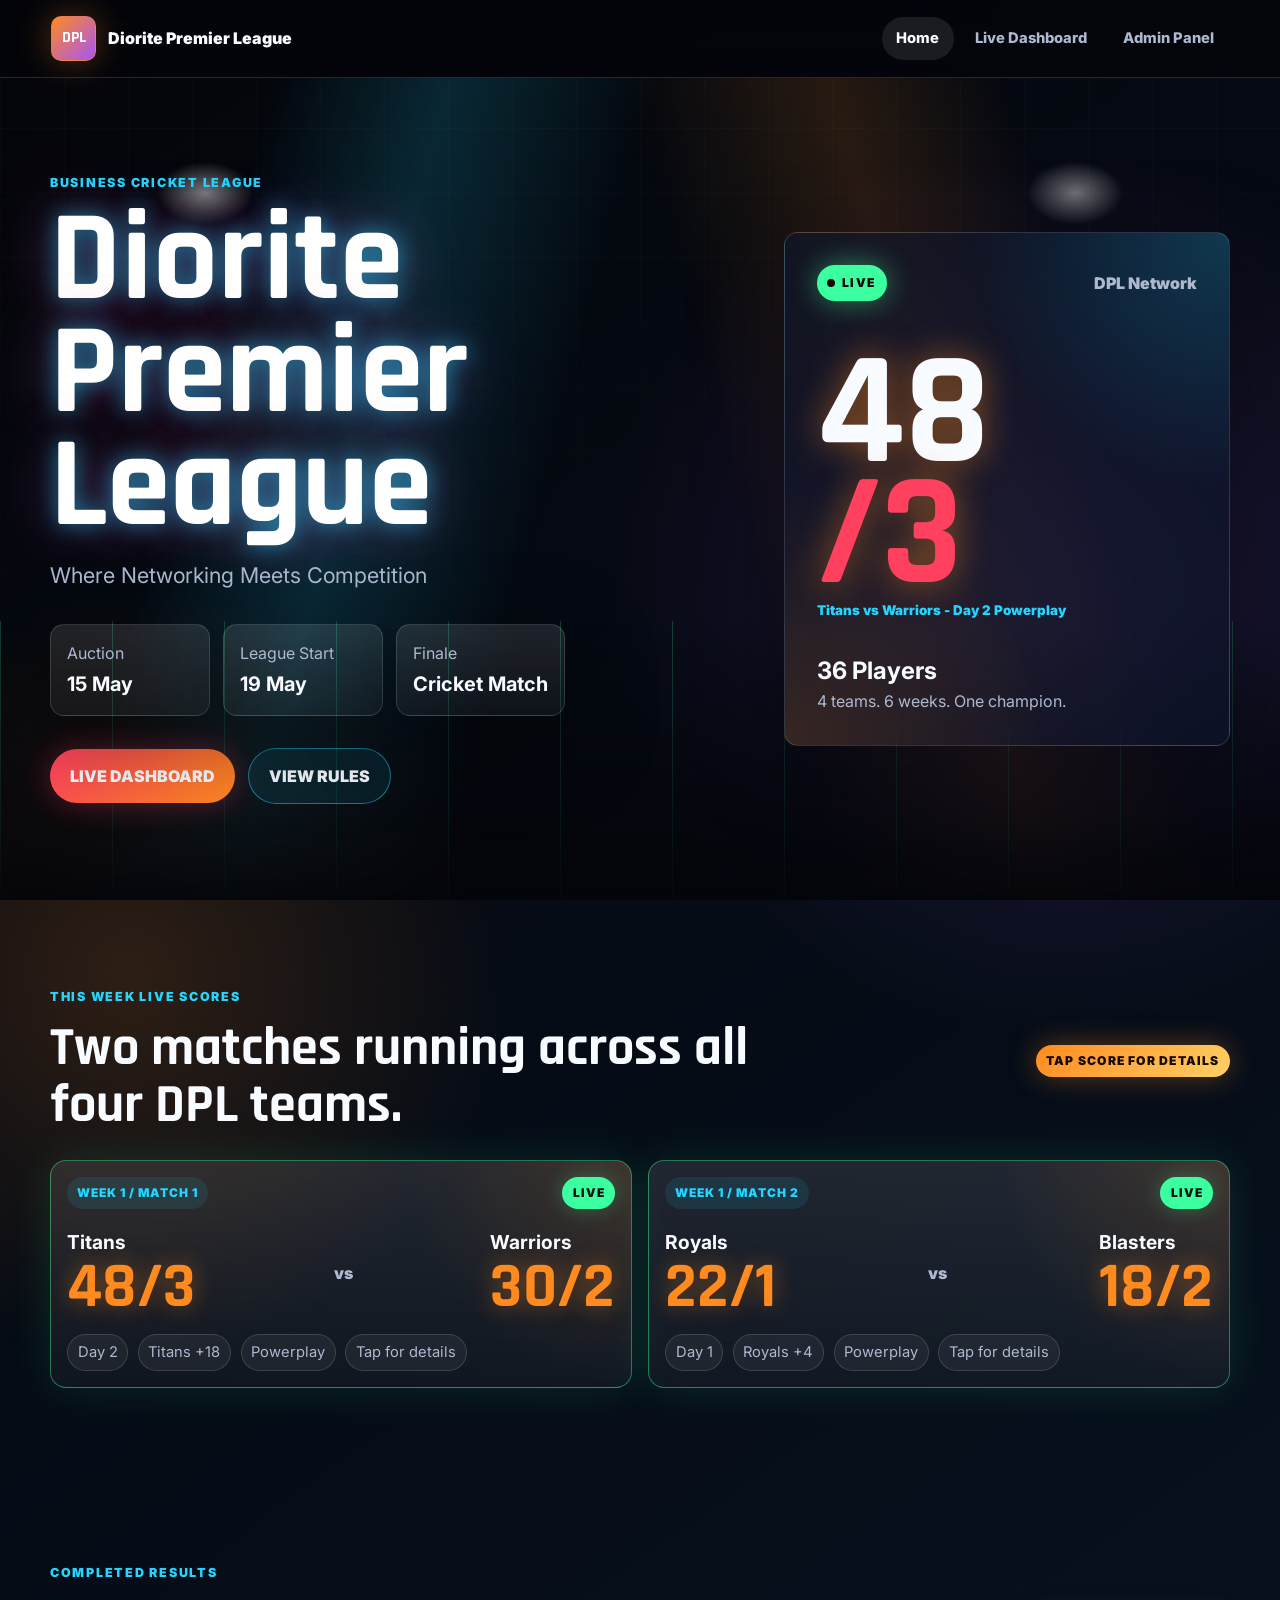
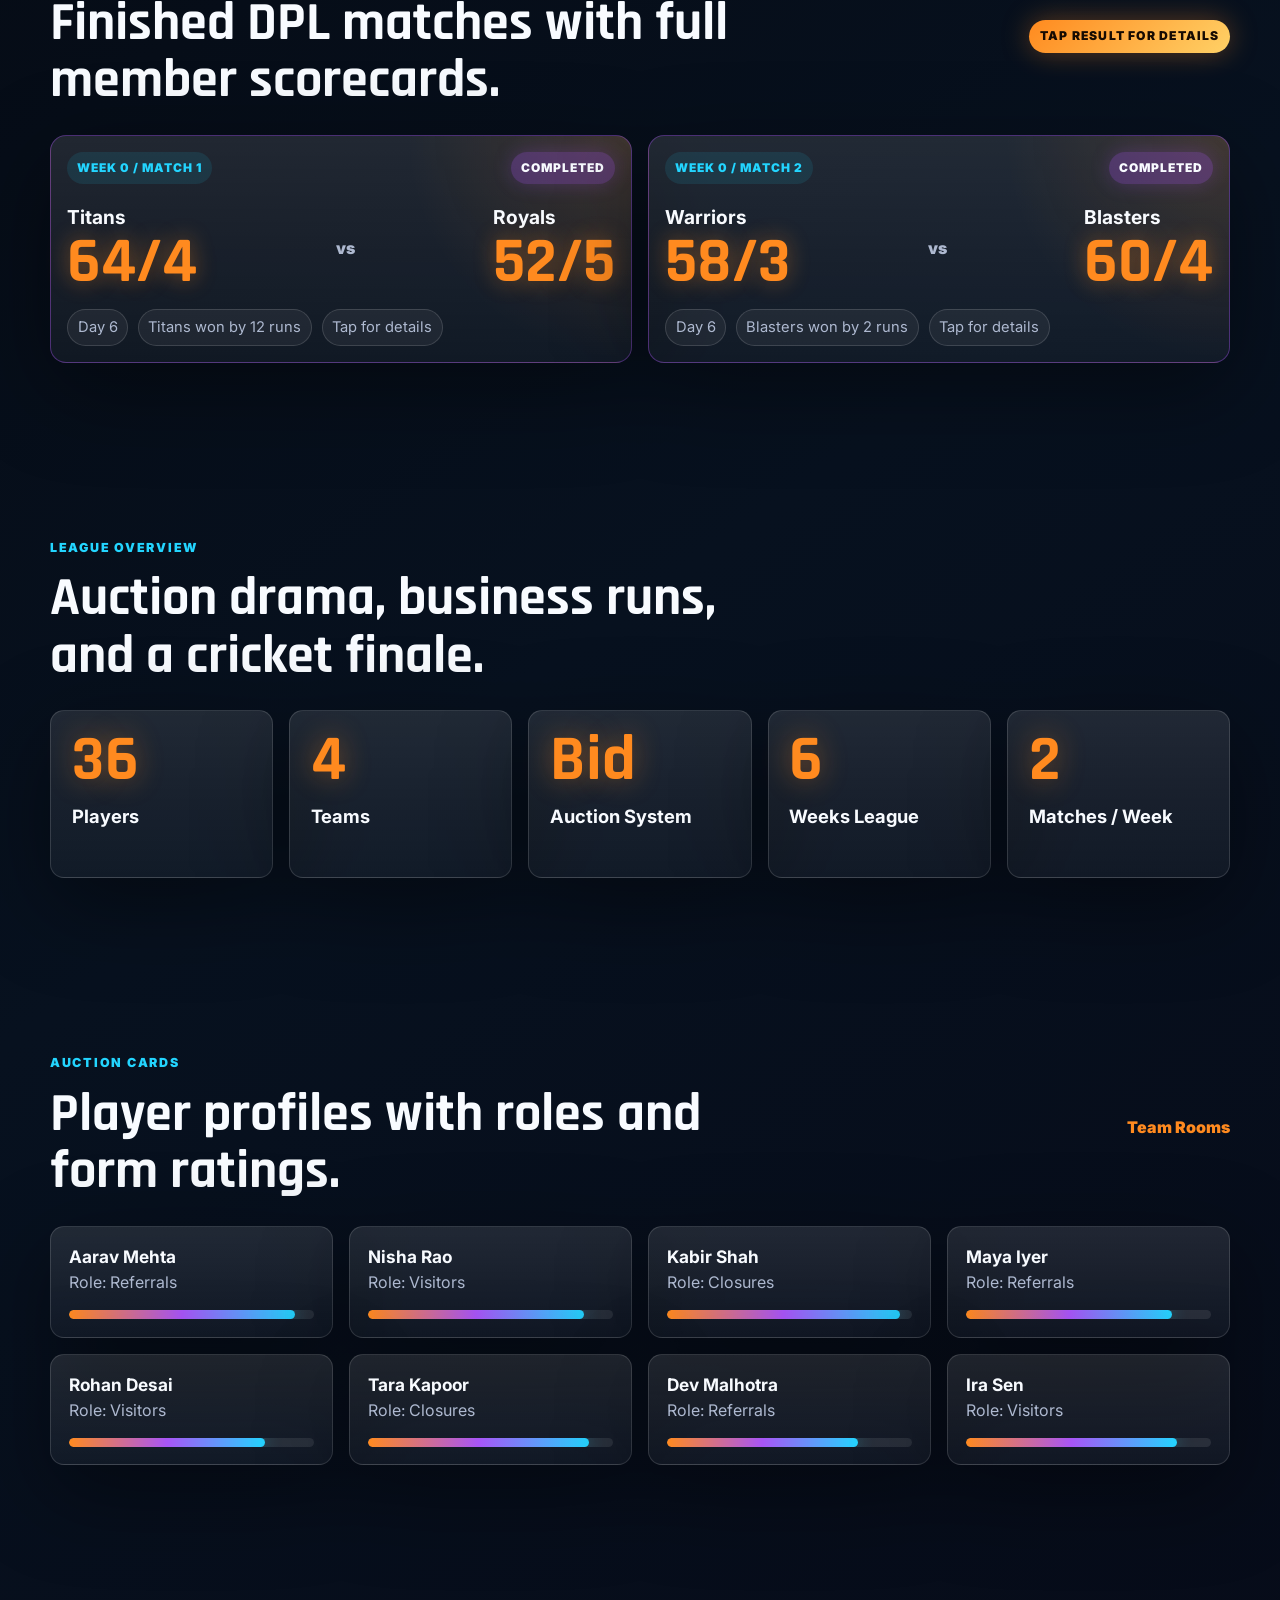
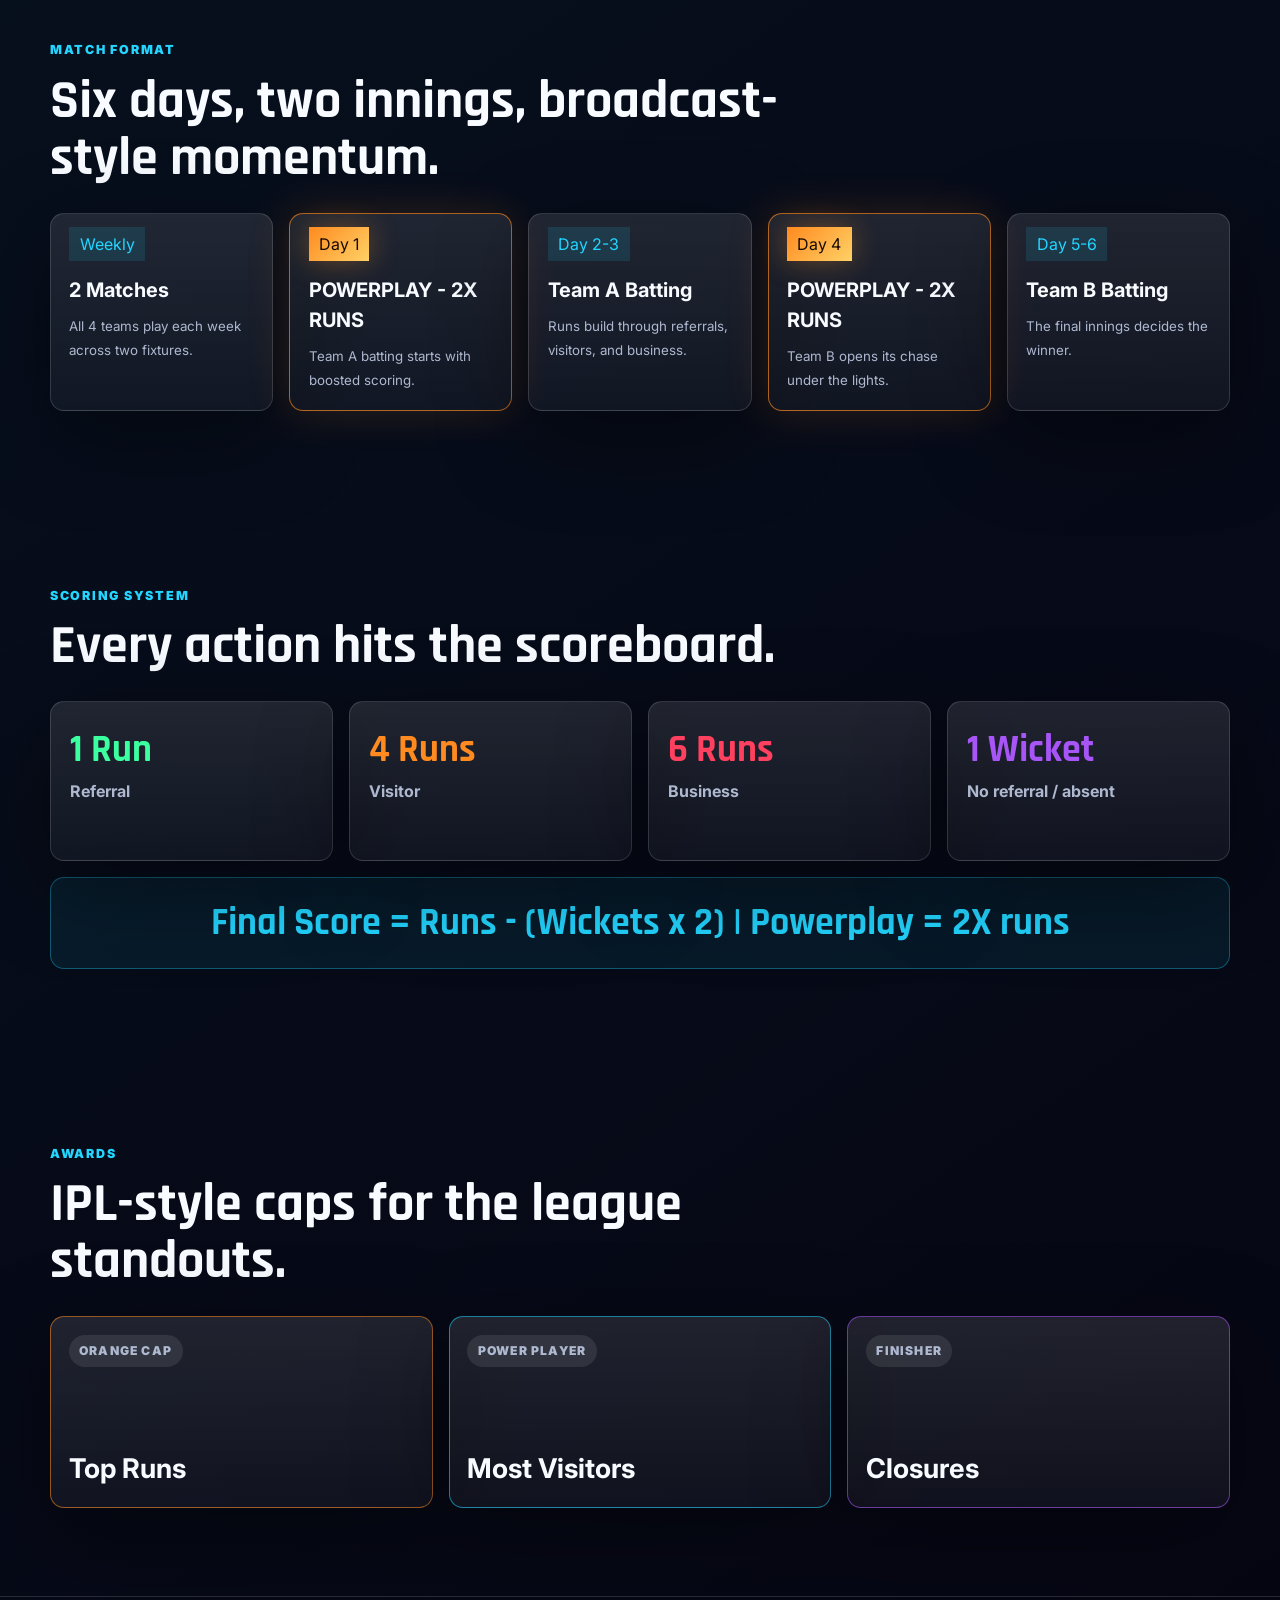
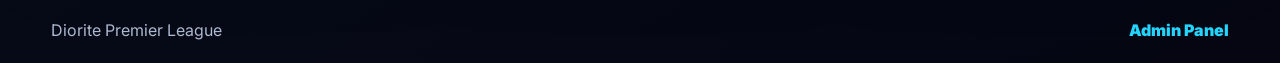
==== index.html @ a904b24e "Add files via upload" ====
<!DOCTYPE html>
<html lang="en">
  <head>
    <meta charset="UTF-8" />
    <meta name="viewport" content="width=device-width, initial-scale=1.0" />
    <title>Diorite Premier League</title>
    <link rel="preconnect" href="https://fonts.googleapis.com" />
    <link rel="preconnect" href="https://fonts.gstatic.com" crossorigin />
    <link
      href="https://fonts.googleapis.com/css2?family=Inter:wght@400;500;600;700;800;900&display=swap"
      rel="stylesheet"
    />
    <link
      href="https://fonts.googleapis.com/css2?family=Rajdhani:wght@600;700&display=swap"
      rel="stylesheet"
    />
    <link rel="stylesheet" href="style.css" />
  </head>
  <body>
    <header class="site-header">
      <a class="brand" href="index.html" aria-label="Diorite Premier League home">
        <span class="brand-mark">DPL</span>
        <span>Diorite Premier League</span>
      </a>
      <nav class="nav-links" aria-label="Primary navigation">
        <a href="index.html" aria-current="page">Home</a>
        <a href="dashboard.html">Live Dashboard</a>
        <a href="admin.html">Admin Panel</a>
      </nav>
    </header>

    <main>
      <section class="home-hero">
        <div class="stadium-lights" aria-hidden="true"></div>
        <div class="section-shell hero-grid">
          <div class="hero-content reveal">
            <p class="eyebrow" id="heroEyebrow">Business Cricket League</p>
            <h1 class="glow-title" id="leagueTitle">Diorite Premier League</h1>
            <p class="hero-subtitle" id="leagueSubtitle">Where Networking Meets Competition</p>
            <div class="fixture-strip" id="fixtureStrip" aria-label="League dates">
              <div>
                <span>Auction</span>
                <strong>15 May</strong>
              </div>
              <div>
                <span>League Start</span>
                <strong>19 May</strong>
              </div>
              <div>
                <span>Finale</span>
                <strong>Cricket Match</strong>
              </div>
            </div>
            <div class="hero-actions">
              <a class="btn btn-live" href="dashboard.html">LIVE DASHBOARD</a>
              <a class="btn btn-outline" href="#rules">VIEW RULES</a>
            </div>
          </div>
          <aside class="broadcast-card reveal delay-1" aria-label="DPL live broadcast preview">
            <div class="broadcast-topline">
              <span class="live-dot">LIVE</span>
              <span>DPL Network</span>
            </div>
            <div class="broadcast-score" id="homeBroadcastScore">
              <span>48<span class="wicket">/3</span></span>
              <small>Day 2 Powerplay</small>
            </div>
            <div class="broadcast-lower" id="homeBroadcastLower">
              <strong>36 Players</strong>
              <span>4 teams. 6 weeks. One champion.</span>
            </div>
          </aside>
        </div>
      </section>

      <section class="section-shell reveal">
        <div class="section-heading split-heading">
          <div>
            <p class="eyebrow">This Week Live Scores</p>
            <h2>Two matches running across all four DPL teams.</h2>
          </div>
          <span class="powerplay-chip">Tap Score For Details</span>
        </div>
        <div class="weekly-fixtures" id="homeWeeklyFixtures"></div>
      </section>

      <section class="section-shell reveal">
        <div class="section-heading split-heading">
          <div>
            <p class="eyebrow">Completed Results</p>
            <h2>Finished DPL matches with full member scorecards.</h2>
          </div>
          <span class="powerplay-chip">Tap Result For Details</span>
        </div>
        <div class="weekly-fixtures" id="homeCompletedMatches"></div>
      </section>

      <section class="section-shell reveal" id="overview">
        <div class="section-heading">
          <p class="eyebrow">League Overview</p>
          <h2>Auction drama, business runs, and a cricket finale.</h2>
        </div>
        <div class="overview-grid" id="overviewGrid">
          <article class="glass-stat">
            <span class="stat-number">36</span>
            <strong>Players</strong>
          </article>
          <article class="glass-stat">
            <span class="stat-number">4</span>
            <strong>Teams</strong>
          </article>
          <article class="glass-stat">
            <span class="stat-number">Bid</span>
            <strong>Auction System</strong>
          </article>
          <article class="glass-stat">
            <span class="stat-number">6</span>
            <strong>Weeks League</strong>
          </article>
        </div>
      </section>

      <section class="section-shell reveal" id="auction">
        <div class="section-heading split-heading">
          <div>
            <p class="eyebrow">Auction Cards</p>
            <h2>Player profiles with roles and form ratings.</h2>
          </div>
          <a class="text-link" href="dashboard.html#teams">Team Rooms</a>
        </div>
        <div class="player-grid" id="auctionPlayers" aria-live="polite"></div>
      </section>

      <section class="section-shell reveal" id="format">
        <div class="section-heading">
          <p class="eyebrow">Match Format</p>
          <h2>Six days, two innings, broadcast-style momentum.</h2>
        </div>
        <div class="timeline">
          <article class="timeline-card">
            <span class="day-pill">Weekly</span>
            <strong>2 Matches</strong>
            <small>All 4 teams play each week across two fixtures.</small>
          </article>
          <article class="timeline-card powerplay">
            <span class="day-pill">Day 1</span>
            <strong>POWERPLAY - 2X RUNS</strong>
            <small>Team A batting starts with boosted scoring.</small>
          </article>
          <article class="timeline-card">
            <span class="day-pill">Day 2-3</span>
            <strong>Team A Batting</strong>
            <small>Runs build through referrals, visitors, and business.</small>
          </article>
          <article class="timeline-card powerplay">
            <span class="day-pill">Day 4</span>
            <strong>POWERPLAY - 2X RUNS</strong>
            <small>Team B opens its chase under the lights.</small>
          </article>
          <article class="timeline-card">
            <span class="day-pill">Day 5-6</span>
            <strong>Team B Batting</strong>
            <small>The final innings decides the winner.</small>
          </article>
        </div>
      </section>

      <section class="section-shell reveal" id="rules">
        <div class="section-heading">
          <p class="eyebrow">Scoring System</p>
          <h2>Every action hits the scoreboard.</h2>
        </div>
        <div class="score-tile-grid" id="scoringRulesGrid"></div>
        <div class="formula-ribbon" id="scoringFormula">Final Score = Runs - (Wickets x 2)</div>
      </section>

      <section class="section-shell reveal" id="awards">
        <div class="section-heading">
          <p class="eyebrow">Awards</p>
          <h2>IPL-style caps for the league standouts.</h2>
        </div>
        <div class="award-grid">
          <article class="award-card orange">
            <span class="award-badge">Orange Cap</span>
            <strong>Top Runs</strong>
          </article>
          <article class="award-card blue">
            <span class="award-badge">Power Player</span>
            <strong>Most Visitors</strong>
          </article>
          <article class="award-card purple">
            <span class="award-badge">Finisher</span>
            <strong>Closures</strong>
          </article>
        </div>
      </section>
    </main>

    <footer class="site-footer">
      <span>Diorite Premier League</span>
      <a href="admin.html">Admin Panel</a>
    </footer>

    <script src="script.js"></script>
  </body>
</html>
---- style.css ----
:root {
  --black: #04050a;
  --navy: #07111f;
  --navy-2: #0c1430;
  --glass: rgba(14, 22, 43, 0.62);
  --glass-strong: rgba(18, 27, 52, 0.86);
  --line: rgba(255, 255, 255, 0.14);
  --text: #f8fbff;
  --muted: #aeb9d0;
  --orange: #ff8a1f;
  --purple: #a855f7;
  --blue: #23d5ff;
  --green: #3cff9f;
  --red: #ff415f;
  --gold: #ffd166;
  --shadow: 0 26px 90px rgba(0, 0, 0, 0.42);
}

* {
  box-sizing: border-box;
}

html {
  scroll-behavior: smooth;
}

body {
  margin: 0;
  min-height: 100vh;
  background:
    radial-gradient(circle at 50% -8%, rgba(35, 213, 255, 0.24), transparent 22rem),
    radial-gradient(circle at 82% 12%, rgba(168, 85, 247, 0.18), transparent 28rem),
    radial-gradient(circle at 10% 20%, rgba(255, 138, 31, 0.16), transparent 24rem),
    linear-gradient(145deg, var(--black), var(--navy) 46%, #060613);
  color: var(--text);
  font-family: Inter, system-ui, -apple-system, BlinkMacSystemFont, "Segoe UI", sans-serif;
  line-height: 1.5;
}

body::before {
  content: "";
  position: fixed;
  inset: 0;
  pointer-events: none;
  background:
    linear-gradient(rgba(255, 255, 255, 0.025) 1px, transparent 1px),
    linear-gradient(90deg, rgba(255, 255, 255, 0.025) 1px, transparent 1px);
  background-size: 64px 64px;
  mask-image: linear-gradient(to bottom, black, transparent 85%);
}

a {
  color: inherit;
  text-decoration: none;
}

.site-header {
  position: sticky;
  top: 0;
  z-index: 20;
  display: flex;
  align-items: center;
  justify-content: space-between;
  gap: 1rem;
  padding: 1rem clamp(1rem, 4vw, 3.8rem);
  border-bottom: 1px solid var(--line);
  background: rgba(4, 5, 10, 0.72);
  backdrop-filter: blur(18px);
}

.brand,
.nav-links,
.hero-actions,
.fixture-strip,
.split-heading,
.dashboard-hero,
.broadcast-topline,
.score-meta,
.commentary-item,
.fixture-card-top,
.fixture-score-row,
.admin-hero,
.admin-toolbar,
.admin-toolbar-actions,
.admin-section-title,
.admin-actions,
.admin-page-actions {
  display: flex;
  align-items: center;
}

.brand {
  gap: 0.75rem;
  font-weight: 900;
}

.brand-mark {
  display: grid;
  width: 2.8rem;
  height: 2.8rem;
  place-items: center;
  border: 1px solid rgba(255, 138, 31, 0.58);
  border-radius: 10px;
  background: linear-gradient(135deg, var(--orange), var(--purple));
  box-shadow: 0 0 34px rgba(255, 138, 31, 0.34);
  font-family: Rajdhani, Inter, sans-serif;
  font-weight: 700;
}

.nav-links {
  gap: 0.45rem;
}

.nav-links a {
  border-radius: 999px;
  padding: 0.65rem 0.9rem;
  color: var(--muted);
  font-size: 0.92rem;
  font-weight: 800;
  transition: 180ms ease;
}

.nav-links a:hover,
.nav-links a[aria-current="page"] {
  background: rgba(255, 255, 255, 0.09);
  color: var(--text);
}

.section-shell {
  width: min(1180px, calc(100% - 2rem));
  margin: 0 auto;
  padding: clamp(3rem, 7vw, 5.5rem) 0;
}

.home-hero {
  position: relative;
  overflow: hidden;
  min-height: calc(100vh - 4.85rem);
  isolation: isolate;
}

.stadium-lights {
  position: absolute;
  inset: 0;
  z-index: -1;
  background:
    radial-gradient(ellipse at 16% 14%, rgba(255, 255, 255, 0.46), transparent 3rem),
    radial-gradient(ellipse at 84% 14%, rgba(255, 255, 255, 0.42), transparent 3rem),
    linear-gradient(105deg, transparent 0 18%, rgba(35, 213, 255, 0.16) 30%, transparent 44%),
    linear-gradient(255deg, transparent 0 18%, rgba(255, 138, 31, 0.14) 30%, transparent 44%);
}

.home-hero::after {
  content: "";
  position: absolute;
  inset: auto 0 0;
  z-index: -1;
  height: 34%;
  background:
    linear-gradient(to top, rgba(4, 5, 10, 0.96), rgba(4, 5, 10, 0)),
    repeating-linear-gradient(90deg, rgba(60, 255, 159, 0.22) 0 1px, transparent 1px 7rem);
}

.hero-grid {
  display: grid;
  grid-template-columns: minmax(0, 1.2fr) minmax(300px, 0.8fr);
  gap: clamp(2rem, 5vw, 4.5rem);
  min-height: calc(100vh - 4.85rem);
  align-items: center;
}

.eyebrow {
  margin: 0 0 0.8rem;
  color: var(--blue);
  font-size: 0.78rem;
  font-weight: 900;
  letter-spacing: 0.14em;
  text-transform: uppercase;
}

h1,
h2,
h3,
p {
  margin-top: 0;
}

h1,
h2,
.score-number,
.broadcast-score span,
.stat-number {
  font-family: Rajdhani, Inter, sans-serif;
}

h1 {
  max-width: 780px;
  margin-bottom: 1rem;
  font-size: clamp(4rem, 10vw, 8.8rem);
  line-height: 0.88;
  letter-spacing: 0;
}

h2 {
  max-width: 760px;
  margin-bottom: 0;
  font-size: clamp(2rem, 5vw, 3.4rem);
  line-height: 1.05;
}

.glow-title {
  color: #fff;
  text-shadow:
    0 0 22px rgba(35, 213, 255, 0.55),
    0 0 54px rgba(168, 85, 247, 0.38),
    0 0 90px rgba(255, 138, 31, 0.22);
  animation: titleGlow 2.7s ease-in-out infinite alternate;
}

.hero-subtitle {
  max-width: 620px;
  color: var(--muted);
  font-size: clamp(1.1rem, 2vw, 1.35rem);
}

.fixture-strip {
  flex-wrap: wrap;
  gap: 0.8rem;
  margin: 2rem 0;
}

.fixture-strip div,
.glass-stat,
.player-card,
.timeline-card,
.score-tile,
.award-card,
.broadcast-card,
.score-panel,
.table-wrap,
.cap-card,
.team-card,
.commentary-feed {
  border: 1px solid var(--line);
  border-radius: 14px;
  background: linear-gradient(180deg, rgba(255, 255, 255, 0.105), rgba(255, 255, 255, 0.045));
  box-shadow: var(--shadow);
  backdrop-filter: blur(18px);
}

.fixture-strip div {
  min-width: 10rem;
  padding: 1rem;
}

.fixture-strip span,
.broadcast-topline,
.broadcast-lower span,
.player-card span,
.timeline-card small,
.award-card span,
.cap-card span,
.team-card span {
  color: var(--muted);
}

.fixture-strip strong {
  display: block;
  margin-top: 0.25rem;
  font-size: 1.25rem;
}

.hero-actions {
  flex-wrap: wrap;
  gap: 0.8rem;
}

.btn {
  display: inline-flex;
  min-height: 3.25rem;
  align-items: center;
  justify-content: center;
  border-radius: 999px;
  padding: 0.95rem 1.25rem;
  font-weight: 900;
  transition: transform 180ms ease, box-shadow 180ms ease, border-color 180ms ease;
}

.btn:hover,
.player-card:hover,
.award-card:hover,
.cap-card:hover {
  transform: translateY(-5px) scale(1.01);
}

.btn-live {
  background: linear-gradient(135deg, var(--red), var(--orange));
  box-shadow: 0 0 32px rgba(255, 65, 95, 0.35);
}

.btn-outline {
  border: 1px solid rgba(35, 213, 255, 0.5);
  background: rgba(35, 213, 255, 0.09);
}

.broadcast-card {
  position: relative;
  overflow: hidden;
  padding: clamp(1.25rem, 4vw, 2rem);
  background:
    radial-gradient(circle at 100% 0%, rgba(35, 213, 255, 0.2), transparent 16rem),
    radial-gradient(circle at 0% 100%, rgba(255, 138, 31, 0.18), transparent 16rem),
    var(--glass);
}

.broadcast-card::before {
  content: "";
  position: absolute;
  inset: 0;
  background: linear-gradient(120deg, transparent 0 40%, rgba(255, 255, 255, 0.12) 50%, transparent 60%);
  transform: translateX(-100%);
  animation: sweep 4s ease-in-out infinite;
}

.broadcast-topline {
  justify-content: space-between;
  gap: 1rem;
  font-weight: 900;
}

.live-dot,
.live-badge,
.powerplay-chip,
.powerplay-badge,
.award-badge {
  display: inline-flex;
  align-items: center;
  width: fit-content;
  border-radius: 999px;
  font-size: 0.76rem;
  font-weight: 900;
  letter-spacing: 0.1em;
  text-transform: uppercase;
}

.live-dot,
.live-badge {
  position: relative;
  padding: 0.55rem 0.75rem 0.55rem 1.6rem;
  color: #12060a;
  background: var(--green);
  box-shadow: 0 0 28px rgba(60, 255, 159, 0.48);
}

.live-dot::before,
.live-badge::before {
  content: "";
  position: absolute;
  left: 0.65rem;
  width: 0.5rem;
  height: 0.5rem;
  border-radius: 50%;
  background: #12060a;
  animation: pulse 1s infinite;
}

.broadcast-score {
  margin: 3.3rem 0 2rem;
}

.broadcast-score[data-match-index] {
  cursor: pointer;
  border-radius: 14px;
  outline: none;
  transition: transform 180ms ease, box-shadow 180ms ease;
}

.broadcast-score[data-match-index]:hover,
.broadcast-score[data-match-index]:focus-visible {
  transform: translateY(-3px);
  box-shadow: 0 0 34px rgba(255, 138, 31, 0.12);
}

.broadcast-score span {
  display: block;
  font-size: clamp(6rem, 15vw, 10rem);
  font-weight: 700;
  line-height: 0.76;
  text-shadow: 0 0 34px rgba(255, 138, 31, 0.52);
}

.wicket {
  color: var(--red);
  font-size: 0.48em;
}

.broadcast-score small {
  color: var(--blue);
  font-weight: 900;
}

.broadcast-lower strong {
  display: block;
  font-size: 1.5rem;
}

.section-heading {
  margin-bottom: 1.6rem;
}

.split-heading,
.dashboard-hero {
  justify-content: space-between;
  gap: 1rem;
}

.text-link {
  color: var(--orange);
  font-weight: 900;
}

.overview-grid,
.player-grid,
.timeline,
.score-tile-grid,
.award-grid,
.teams-grid {
  display: grid;
  gap: 1rem;
}

.overview-grid {
  grid-template-columns: repeat(5, minmax(0, 1fr));
}

.glass-stat {
  min-height: 10.5rem;
  padding: 1.3rem;
}

.stat-number {
  display: block;
  color: var(--orange);
  font-size: 4rem;
  font-weight: 700;
  line-height: 0.9;
  text-shadow: 0 0 28px rgba(255, 138, 31, 0.42);
}

.glass-stat strong {
  display: block;
  margin-top: 0.85rem;
  font-size: 1.15rem;
}

.player-grid {
  grid-template-columns: repeat(4, minmax(0, 1fr));
}

.player-card,
.award-card,
.cap-card,
.team-card {
  padding: 1.1rem;
  transition: transform 180ms ease, border-color 180ms ease, box-shadow 180ms ease, max-height 240ms ease;
}

.player-card:hover {
  border-color: rgba(35, 213, 255, 0.55);
  box-shadow: 0 0 38px rgba(35, 213, 255, 0.18);
}

.player-card strong,
.team-card strong,
.cap-card strong {
  display: block;
  font-size: 1.08rem;
}

.rating-track {
  overflow: hidden;
  height: 0.55rem;
  margin-top: 1rem;
  border-radius: 999px;
  background: rgba(255, 255, 255, 0.09);
}

.rating-bar {
  display: block;
  height: 100%;
  border-radius: inherit;
  background: linear-gradient(90deg, var(--orange), var(--purple), var(--blue));
  box-shadow: 0 0 18px rgba(35, 213, 255, 0.45);
}

.timeline {
  grid-template-columns: repeat(5, minmax(0, 1fr));
}

.timeline-card {
  min-height: 12rem;
  padding: 1.15rem;
}

.timeline-card.powerplay {
  border-color: rgba(255, 138, 31, 0.66);
  box-shadow: 0 0 44px rgba(255, 138, 31, 0.16);
}

.day-pill,
.powerplay-chip,
.powerplay-badge {
  padding: 0.45rem 0.65rem;
  background: rgba(35, 213, 255, 0.12);
  color: var(--blue);
}

.timeline-card.powerplay .day-pill,
.powerplay-chip,
.powerplay-badge {
  color: #170b02;
  background: linear-gradient(135deg, var(--orange), var(--gold));
  box-shadow: 0 0 28px rgba(255, 138, 31, 0.35);
}

.timeline-card strong {
  display: block;
  margin: 1.2rem 0 0.5rem;
  font-size: 1.25rem;
}

.score-tile-grid {
  grid-template-columns: repeat(4, minmax(0, 1fr));
}

.score-tile {
  min-height: 10rem;
  padding: 1.2rem;
}

.score-tile span {
  display: block;
  font-family: Rajdhani, Inter, sans-serif;
  font-size: 2.4rem;
  font-weight: 700;
}

.score-tile strong {
  display: block;
  color: var(--muted);
}

.run-one span {
  color: var(--green);
}

.score-tile.accent-green span {
  color: var(--green);
}

.run-four span {
  color: var(--orange);
}

.score-tile.accent-orange span {
  color: var(--orange);
}

.run-six span {
  color: var(--red);
}

.score-tile.accent-red span {
  color: var(--red);
}

.wicket-tile span {
  color: var(--purple);
}

.score-tile.accent-purple span {
  color: var(--purple);
}

.score-tile.accent-blue span {
  color: var(--blue);
}

.formula-ribbon {
  margin-top: 1rem;
  border: 1px solid rgba(35, 213, 255, 0.34);
  border-radius: 14px;
  padding: 1rem;
  background: rgba(35, 213, 255, 0.08);
  color: var(--blue);
  font-family: Rajdhani, Inter, sans-serif;
  font-size: clamp(1.6rem, 4vw, 2.4rem);
  font-weight: 700;
  text-align: center;
}

.award-grid {
  grid-template-columns: repeat(3, minmax(0, 1fr));
}

.award-card {
  min-height: 12rem;
  display: flex;
  flex-direction: column;
  justify-content: space-between;
}

.award-card.orange {
  border-color: rgba(255, 138, 31, 0.56);
}

.award-card.blue {
  border-color: rgba(35, 213, 255, 0.56);
}

.award-card.purple {
  border-color: rgba(168, 85, 247, 0.56);
}

.award-badge {
  padding: 0.45rem 0.65rem;
  background: rgba(255, 255, 255, 0.09);
}

.award-card strong {
  font-size: 1.7rem;
}

.dashboard-hero {
  padding-bottom: 1rem;
}

.dashboard-hero h1 {
  max-width: 820px;
  font-size: clamp(2.5rem, 7vw, 5.4rem);
}

.broadcast-scoreboard {
  overflow: hidden;
  border: 1px solid rgba(35, 213, 255, 0.34);
  border-radius: 18px;
  background:
    radial-gradient(circle at 15% 0%, rgba(255, 138, 31, 0.18), transparent 20rem),
    radial-gradient(circle at 85% 0%, rgba(35, 213, 255, 0.18), transparent 20rem),
    rgba(10, 16, 32, 0.78);
  box-shadow: 0 0 72px rgba(35, 213, 255, 0.14);
  backdrop-filter: blur(18px);
}

.scoreboard-header {
  display: flex;
  justify-content: space-between;
  gap: 1rem;
  border-bottom: 1px solid var(--line);
  padding: 1rem;
}

.scoreboard-body {
  display: grid;
  grid-template-columns: 1fr auto 1fr;
  align-items: stretch;
  gap: 1px;
  background: var(--line);
}

.scoreboard-fixtures {
  padding: 1rem;
}

.score-panel {
  border: 0;
  border-radius: 0;
  padding: clamp(1rem, 4vw, 2rem);
  background: rgba(6, 10, 22, 0.74);
}

.score-panel h2 {
  margin-bottom: 0.5rem;
  font-size: clamp(1.45rem, 4vw, 2.2rem);
}

.score-number {
  color: var(--orange);
  font-size: clamp(4rem, 13vw, 8rem);
  font-weight: 700;
  line-height: 0.8;
  text-shadow: 0 0 28px rgba(255, 138, 31, 0.58);
  animation: scorePulse 1.8s ease-in-out infinite alternate;
}

.score-number .wickets {
  color: var(--red);
  font-size: 0.48em;
}

.score-center {
  display: grid;
  min-width: 12rem;
  place-items: center;
  padding: 1rem;
  background: rgba(8, 12, 26, 0.92);
  text-align: center;
}

.status-line {
  color: var(--blue);
  font-weight: 900;
}

.score-meta {
  flex-wrap: wrap;
  gap: 0.6rem;
  margin-top: 1rem;
  color: var(--muted);
  font-size: 0.92rem;
}

.score-meta span {
  border: 1px solid var(--line);
  border-radius: 999px;
  padding: 0.4rem 0.6rem;
  background: rgba(255, 255, 255, 0.055);
}

.dashboard-grid {
  display: grid;
  grid-template-columns: minmax(0, 1.35fr) minmax(300px, 0.65fr);
  gap: 1.25rem;
  align-items: start;
}

.compact {
  margin-bottom: 1rem;
}

.compact h2 {
  font-size: 1.7rem;
}

.table-wrap {
  overflow-x: auto;
  background: var(--glass);
}

table {
  width: 100%;
  min-width: 620px;
  border-collapse: collapse;
}

th,
td {
  padding: 1rem;
  border-bottom: 1px solid var(--line);
  text-align: left;
}

th {
  color: var(--blue);
  font-size: 0.76rem;
  font-weight: 900;
  letter-spacing: 0.09em;
  text-transform: uppercase;
}

tbody tr {
  transition: background 180ms ease;
}

tbody tr:hover {
  background: rgba(255, 255, 255, 0.06);
}

tbody tr.top-team {
  background: rgba(60, 255, 159, 0.08);
}

tbody tr.bottom-team {
  background: rgba(255, 65, 95, 0.07);
}

tbody tr:last-child td {
  border-bottom: 0;
}

.rank-dot {
  display: inline-block;
  width: 0.62rem;
  height: 0.62rem;
  margin-right: 0.45rem;
  border-radius: 50%;
  background: var(--blue);
}

.top-team .rank-dot {
  background: var(--green);
  box-shadow: 0 0 12px rgba(60, 255, 159, 0.7);
}

.bottom-team .rank-dot {
  background: var(--red);
  box-shadow: 0 0 12px rgba(255, 65, 95, 0.6);
}

.caps-stack {
  display: grid;
  gap: 1rem;
}

.cap-card {
  display: grid;
  grid-template-columns: auto 1fr;
  gap: 0.85rem;
  align-items: center;
  border-color: rgba(168, 85, 247, 0.28);
}

.avatar {
  display: grid;
  width: 3.4rem;
  height: 3.4rem;
  place-items: center;
  border: 2px solid var(--orange);
  border-radius: 50%;
  background: rgba(255, 255, 255, 0.08);
  box-shadow: 0 0 22px rgba(255, 138, 31, 0.38);
  font-weight: 900;
}

.cap-card:nth-child(2) .avatar {
  border-color: var(--blue);
  box-shadow: 0 0 22px rgba(35, 213, 255, 0.38);
}

.cap-card:nth-child(3) .avatar {
  border-color: var(--purple);
  box-shadow: 0 0 22px rgba(168, 85, 247, 0.38);
}

.metric {
  color: var(--text);
  font-family: Rajdhani, Inter, sans-serif;
  font-size: 1.8rem;
  font-weight: 700;
}

.teams-grid {
  grid-template-columns: repeat(4, minmax(0, 1fr));
}

.team-card {
  overflow: hidden;
  max-height: 9.2rem;
  border-color: rgba(35, 213, 255, 0.2);
}

.team-card:hover {
  max-height: 28rem;
  transform: translateY(-5px);
  border-color: rgba(35, 213, 255, 0.56);
  box-shadow: 0 0 34px rgba(35, 213, 255, 0.16);
}

.team-card ul {
  display: grid;
  gap: 0.45rem;
  margin: 1rem 0 0;
  padding: 0;
  color: var(--muted);
  list-style: none;
}

.weekly-fixtures {
  display: grid;
  grid-template-columns: repeat(2, minmax(0, 1fr));
  gap: 1rem;
}

.fixture-card {
  width: 100%;
  color: var(--text);
  cursor: pointer;
  text-align: left;
  border: 1px solid var(--line);
  border-radius: 16px;
  padding: 1rem;
  background:
    radial-gradient(circle at 100% 0%, rgba(255, 138, 31, 0.14), transparent 14rem),
    linear-gradient(180deg, rgba(255, 255, 255, 0.11), rgba(255, 255, 255, 0.045));
  box-shadow: var(--shadow);
  backdrop-filter: blur(18px);
  transition: transform 180ms ease, border-color 180ms ease, box-shadow 180ms ease;
}

.fixture-card:hover,
.fixture-card:focus-visible {
  transform: translateY(-4px);
  border-color: rgba(35, 213, 255, 0.58);
  box-shadow: 0 0 44px rgba(35, 213, 255, 0.16);
  outline: none;
}

.fixture-card.is-live {
  border-color: rgba(60, 255, 159, 0.42);
  box-shadow: 0 0 44px rgba(60, 255, 159, 0.12);
}

.fixture-card.is-completed {
  border-color: rgba(168, 85, 247, 0.38);
}

.fixture-card.is-completed .fixture-status {
  color: var(--text);
  background: rgba(168, 85, 247, 0.28);
  box-shadow: 0 0 20px rgba(168, 85, 247, 0.24);
}

.fixture-card-top,
.fixture-score-row {
  justify-content: space-between;
  gap: 1rem;
}

.fixture-tag,
.fixture-status {
  display: inline-flex;
  border-radius: 999px;
  padding: 0.45rem 0.65rem;
  font-size: 0.75rem;
  font-weight: 900;
  letter-spacing: 0.08em;
  text-transform: uppercase;
}

.fixture-tag {
  color: var(--blue);
  background: rgba(35, 213, 255, 0.1);
}

.fixture-status {
  color: #07110d;
  background: var(--green);
  box-shadow: 0 0 20px rgba(60, 255, 159, 0.28);
}

.fixture-score-row {
  margin-top: 1.2rem;
}

.fixture-score-row div {
  min-width: 0;
}

.fixture-score-row strong {
  display: block;
  overflow-wrap: anywhere;
  font-size: 1.2rem;
}

.fixture-score-row span {
  display: block;
  color: var(--orange);
  font-family: Rajdhani, Inter, sans-serif;
  font-size: clamp(2.4rem, 7vw, 4rem);
  font-weight: 700;
  line-height: 0.95;
  text-shadow: 0 0 22px rgba(255, 138, 31, 0.42);
}

.fixture-score-row em {
  color: var(--muted);
  font-style: normal;
  font-weight: 900;
}

.modal-open {
  overflow: hidden;
}

.match-modal {
  position: fixed;
  inset: 0;
  z-index: 60;
  display: grid;
  place-items: center;
  padding: 1rem;
}

.match-modal[hidden] {
  display: none;
}

.match-modal-backdrop {
  position: absolute;
  inset: 0;
  background: rgba(1, 3, 10, 0.78);
  backdrop-filter: blur(10px);
}

.match-detail-panel {
  position: relative;
  overflow: auto;
  width: min(1040px, 100%);
  max-height: min(86vh, 860px);
  border: 1px solid rgba(35, 213, 255, 0.32);
  border-radius: 18px;
  padding: clamp(1rem, 3vw, 1.4rem);
  background:
    radial-gradient(circle at 10% 0%, rgba(255, 138, 31, 0.16), transparent 18rem),
    radial-gradient(circle at 90% 0%, rgba(35, 213, 255, 0.16), transparent 18rem),
    rgba(7, 12, 27, 0.96);
  box-shadow: 0 30px 100px rgba(0, 0, 0, 0.62);
}

.match-detail-header,
.match-detail-score,
.performance-summary {
  display: grid;
  gap: 1rem;
}

.match-detail-header {
  grid-template-columns: 1fr auto;
  align-items: start;
  margin-bottom: 1rem;
}

.match-detail-header h2 {
  font-size: clamp(2rem, 5vw, 3rem);
}

.match-detail-score {
  grid-template-columns: 1fr minmax(180px, 0.7fr) 1fr;
  align-items: stretch;
  border: 1px solid var(--line);
  border-radius: 16px;
  overflow: hidden;
  background: rgba(255, 255, 255, 0.05);
}

.detail-team-score,
.match-detail-center,
.performance-summary article {
  padding: 1rem;
}

.detail-team-score {
  background: rgba(255, 255, 255, 0.045);
}

.detail-team-score span,
.performance-summary span {
  display: block;
  color: var(--muted);
  font-weight: 800;
}

.detail-team-score strong {
  display: block;
  color: var(--orange);
  font-family: Rajdhani, Inter, sans-serif;
  font-size: clamp(4rem, 11vw, 6.5rem);
  line-height: 0.82;
  text-shadow: 0 0 30px rgba(255, 138, 31, 0.48);
}

.detail-team-score small {
  color: var(--red);
  font-size: 0.48em;
}

.match-detail-center {
  display: grid;
  place-content: center;
  gap: 0.5rem;
  border-inline: 1px solid var(--line);
  background: rgba(3, 6, 15, 0.58);
  text-align: center;
}

.match-detail-center strong {
  color: var(--blue);
}

.match-detail-center small {
  color: var(--muted);
}

.performance-summary {
  grid-template-columns: repeat(3, minmax(0, 1fr));
  margin: 1rem 0;
}

.performance-summary article {
  border: 1px solid var(--line);
  border-radius: 14px;
  background: rgba(255, 255, 255, 0.055);
}

.performance-summary strong {
  display: block;
  margin-top: 0.25rem;
  color: var(--text);
  font-family: Rajdhani, Inter, sans-serif;
  font-size: clamp(1.6rem, 4vw, 2.3rem);
}

.performance-table-wrap {
  overflow-x: auto;
  border: 1px solid var(--line);
  border-radius: 14px;
  background: rgba(3, 6, 15, 0.58);
}

.performance-table {
  min-width: 820px;
}

.commentary-feed {
  overflow: hidden;
  max-height: 18rem;
  padding: 0.5rem;
  background: var(--glass);
}

.commentary-list {
  display: grid;
  gap: 0.5rem;
  animation: feedScroll 18s linear infinite;
}

.commentary-feed:hover .commentary-list {
  animation-play-state: paused;
}

.commentary-item {
  gap: 0.75rem;
  border: 1px solid var(--line);
  border-radius: 12px;
  padding: 0.85rem;
  background: rgba(255, 255, 255, 0.055);
}

.commentary-time {
  color: var(--blue);
  font-weight: 900;
  white-space: nowrap;
}

.admin-hero {
  justify-content: space-between;
  gap: 1.25rem;
  padding-bottom: 1rem;
}

.admin-hero h1 {
  max-width: 820px;
  font-size: clamp(2.5rem, 7vw, 5.4rem);
}

.admin-note {
  max-width: 680px;
  color: var(--muted);
}

.admin-page-actions {
  flex-wrap: wrap;
  gap: 0.75rem;
}

.admin-form {
  display: grid;
  gap: 1rem;
}

.admin-toolbar,
.admin-panel-card,
.admin-login-card {
  border: 1px solid var(--line);
  border-radius: 16px;
  background: linear-gradient(180deg, rgba(255, 255, 255, 0.11), rgba(255, 255, 255, 0.045));
  box-shadow: var(--shadow);
  backdrop-filter: blur(18px);
}

.admin-toolbar {
  justify-content: space-between;
  gap: 1rem;
  padding: 1rem;
}

.admin-toolbar-actions {
  flex-wrap: wrap;
  justify-content: flex-end;
  gap: 0.75rem;
}

.admin-toolbar h2 {
  font-size: clamp(1.7rem, 4vw, 2.6rem);
}

.admin-status {
  max-width: 28rem;
  border: 1px solid rgba(60, 255, 159, 0.24);
  border-radius: 999px;
  padding: 0.6rem 0.8rem;
  color: var(--green);
  background: rgba(60, 255, 159, 0.08);
  font-weight: 800;
}

.admin-status:empty {
  display: none;
}

.admin-panel-card {
  padding: clamp(1rem, 3vw, 1.35rem);
}

.admin-login-card {
  display: grid;
  gap: 1rem;
  max-width: 560px;
  margin: 0 auto;
  padding: clamp(1rem, 4vw, 1.5rem);
}

.admin-helper {
  margin-bottom: 1rem;
  color: var(--muted);
}

.is-hidden {
  display: none;
}

.admin-section-title {
  gap: 0.8rem;
  margin-bottom: 1rem;
}

.admin-section-title span {
  display: grid;
  width: 2.3rem;
  height: 2.3rem;
  place-items: center;
  border-radius: 50%;
  background: linear-gradient(135deg, var(--orange), var(--purple));
  box-shadow: 0 0 24px rgba(255, 138, 31, 0.28);
  font-weight: 900;
}

.admin-section-title h3 {
  margin: 0;
  font-size: 1.25rem;
}

.admin-grid,
.admin-rows {
  display: grid;
  gap: 0.85rem;
}

.admin-grid {
  grid-template-columns: repeat(4, minmax(0, 1fr));
}

.admin-row {
  display: grid;
  grid-template-columns: repeat(5, minmax(0, 1fr)) auto;
  gap: 0.7rem;
  align-items: end;
  border: 1px solid rgba(255, 255, 255, 0.1);
  border-radius: 14px;
  padding: 0.8rem;
  background: rgba(5, 9, 20, 0.5);
}

.admin-row-wide {
  grid-template-columns: minmax(160px, 0.8fr) minmax(160px, 0.8fr) minmax(240px, 1.4fr) auto;
}

.admin-row-fixture {
  grid-template-columns: repeat(5, minmax(0, 1fr)) repeat(5, minmax(0, 0.9fr)) auto auto;
}

.scoring-row {
  grid-template-columns: repeat(5, minmax(0, 1fr)) auto;
}

.performance-field {
  grid-column: 1 / -1;
}

.performance-field textarea {
  min-height: 8.5rem;
}

.field {
  display: grid;
  gap: 0.35rem;
}

.field span {
  color: var(--muted);
  font-size: 0.78rem;
  font-weight: 900;
  letter-spacing: 0.07em;
  text-transform: uppercase;
}

input,
textarea,
button {
  font: inherit;
}

input,
textarea {
  width: 100%;
  border: 1px solid rgba(255, 255, 255, 0.16);
  border-radius: 10px;
  padding: 0.75rem;
  background: rgba(3, 6, 15, 0.72);
  color: var(--text);
  outline: none;
  transition: border-color 180ms ease, box-shadow 180ms ease, background 180ms ease;
}

textarea {
  resize: vertical;
}

input:focus,
textarea:focus {
  border-color: rgba(35, 213, 255, 0.72);
  box-shadow: 0 0 0 3px rgba(35, 213, 255, 0.12);
}

.checkbox-field {
  align-content: end;
  min-height: 100%;
  border: 1px solid rgba(255, 255, 255, 0.16);
  border-radius: 10px;
  padding: 0.75rem;
  background: rgba(3, 6, 15, 0.72);
}

.checkbox-field input {
  width: auto;
}

.checkbox-field span {
  color: var(--text);
  letter-spacing: 0;
  text-transform: none;
}

.mini-btn,
.icon-btn {
  cursor: pointer;
  border: 1px solid rgba(35, 213, 255, 0.42);
  border-radius: 999px;
  padding: 0.7rem 0.9rem;
  color: var(--text);
  background: rgba(35, 213, 255, 0.09);
  font-weight: 900;
  transition: transform 180ms ease, border-color 180ms ease, box-shadow 180ms ease;
}

.mini-btn {
  margin-top: 1rem;
}

.mini-btn:hover,
.icon-btn:hover {
  transform: translateY(-2px);
  border-color: rgba(35, 213, 255, 0.7);
  box-shadow: 0 0 22px rgba(35, 213, 255, 0.16);
}

.icon-btn.danger {
  border-color: rgba(255, 65, 95, 0.42);
  background: rgba(255, 65, 95, 0.11);
}

.admin-actions {
  position: sticky;
  bottom: 1rem;
  z-index: 5;
  justify-content: flex-end;
  flex-wrap: wrap;
  gap: 0.75rem;
  border: 1px solid var(--line);
  border-radius: 16px;
  padding: 1rem;
  background: rgba(4, 5, 10, 0.82);
  box-shadow: var(--shadow);
  backdrop-filter: blur(18px);
}

.admin-actions.static-actions {
  position: static;
  justify-content: flex-start;
}

.admin-actions .btn,
.admin-page-actions .btn {
  border: 0;
  cursor: pointer;
}

.site-footer {
  display: flex;
  justify-content: space-between;
  gap: 1rem;
  border-top: 1px solid var(--line);
  padding: 1.3rem clamp(1rem, 4vw, 3.8rem);
  color: var(--muted);
}

.site-footer a {
  color: var(--blue);
  font-weight: 900;
}

.reveal {
  animation: riseIn 720ms ease both;
}

.delay-1 {
  animation-delay: 120ms;
}

@keyframes riseIn {
  from {
    opacity: 0;
    transform: translateY(20px);
  }
  to {
    opacity: 1;
    transform: translateY(0);
  }
}

@keyframes titleGlow {
  from {
    filter: brightness(1);
  }
  to {
    filter: brightness(1.14);
  }
}

@keyframes pulse {
  0%,
  100% {
    transform: scale(1);
    opacity: 1;
  }
  50% {
    transform: scale(1.75);
    opacity: 0.42;
  }
}

@keyframes sweep {
  0%,
  62% {
    transform: translateX(-115%);
  }
  100% {
    transform: translateX(115%);
  }
}

@keyframes scorePulse {
  from {
    text-shadow: 0 0 24px rgba(255, 138, 31, 0.42);
  }
  to {
    text-shadow: 0 0 44px rgba(255, 138, 31, 0.72), 0 0 74px rgba(35, 213, 255, 0.28);
  }
}

@keyframes feedScroll {
  from {
    transform: translateY(0);
  }
  to {
    transform: translateY(-50%);
  }
}

@media (max-width: 960px) {
  .hero-grid,
  .dashboard-grid,
  .scoreboard-body,
  .match-detail-score,
  .performance-summary,
  .weekly-fixtures,
  .admin-grid,
  .admin-row,
  .admin-row-wide,
  .admin-row-fixture,
  .scoring-row {
    grid-template-columns: 1fr;
  }

  .score-center {
    min-height: 8rem;
  }

  .overview-grid,
  .player-grid,
  .timeline,
  .score-tile-grid,
  .award-grid,
  .teams-grid {
    grid-template-columns: repeat(2, minmax(0, 1fr));
  }
}

@media (max-width: 640px) {
  .site-header,
  .site-footer,
  .split-heading,
  .dashboard-hero,
  .admin-hero,
  .admin-toolbar,
  .admin-toolbar-actions,
  .fixture-score-row,
  .fixture-card-top,
  .match-detail-header,
  .admin-actions {
    align-items: flex-start;
    flex-direction: column;
  }

  .brand span:last-child {
    max-width: 12rem;
  }

  .nav-links {
    width: 100%;
  }

  .nav-links a {
    flex: 1;
    text-align: center;
  }

  .overview-grid,
  .player-grid,
  .timeline,
  .score-tile-grid,
  .award-grid,
  .teams-grid {
    grid-template-columns: 1fr;
  }

  .home-hero,
  .hero-grid {
    min-height: auto;
  }

  .fixture-strip,
  .hero-actions {
    align-items: stretch;
    flex-direction: column;
  }

  .fixture-strip div,
  .btn {
    width: 100%;
  }

  .scoreboard-header {
    flex-direction: column;
  }

  .admin-page-actions,
  .admin-actions,
  .admin-actions .btn,
  .admin-page-actions .btn {
    width: 100%;
  }
}
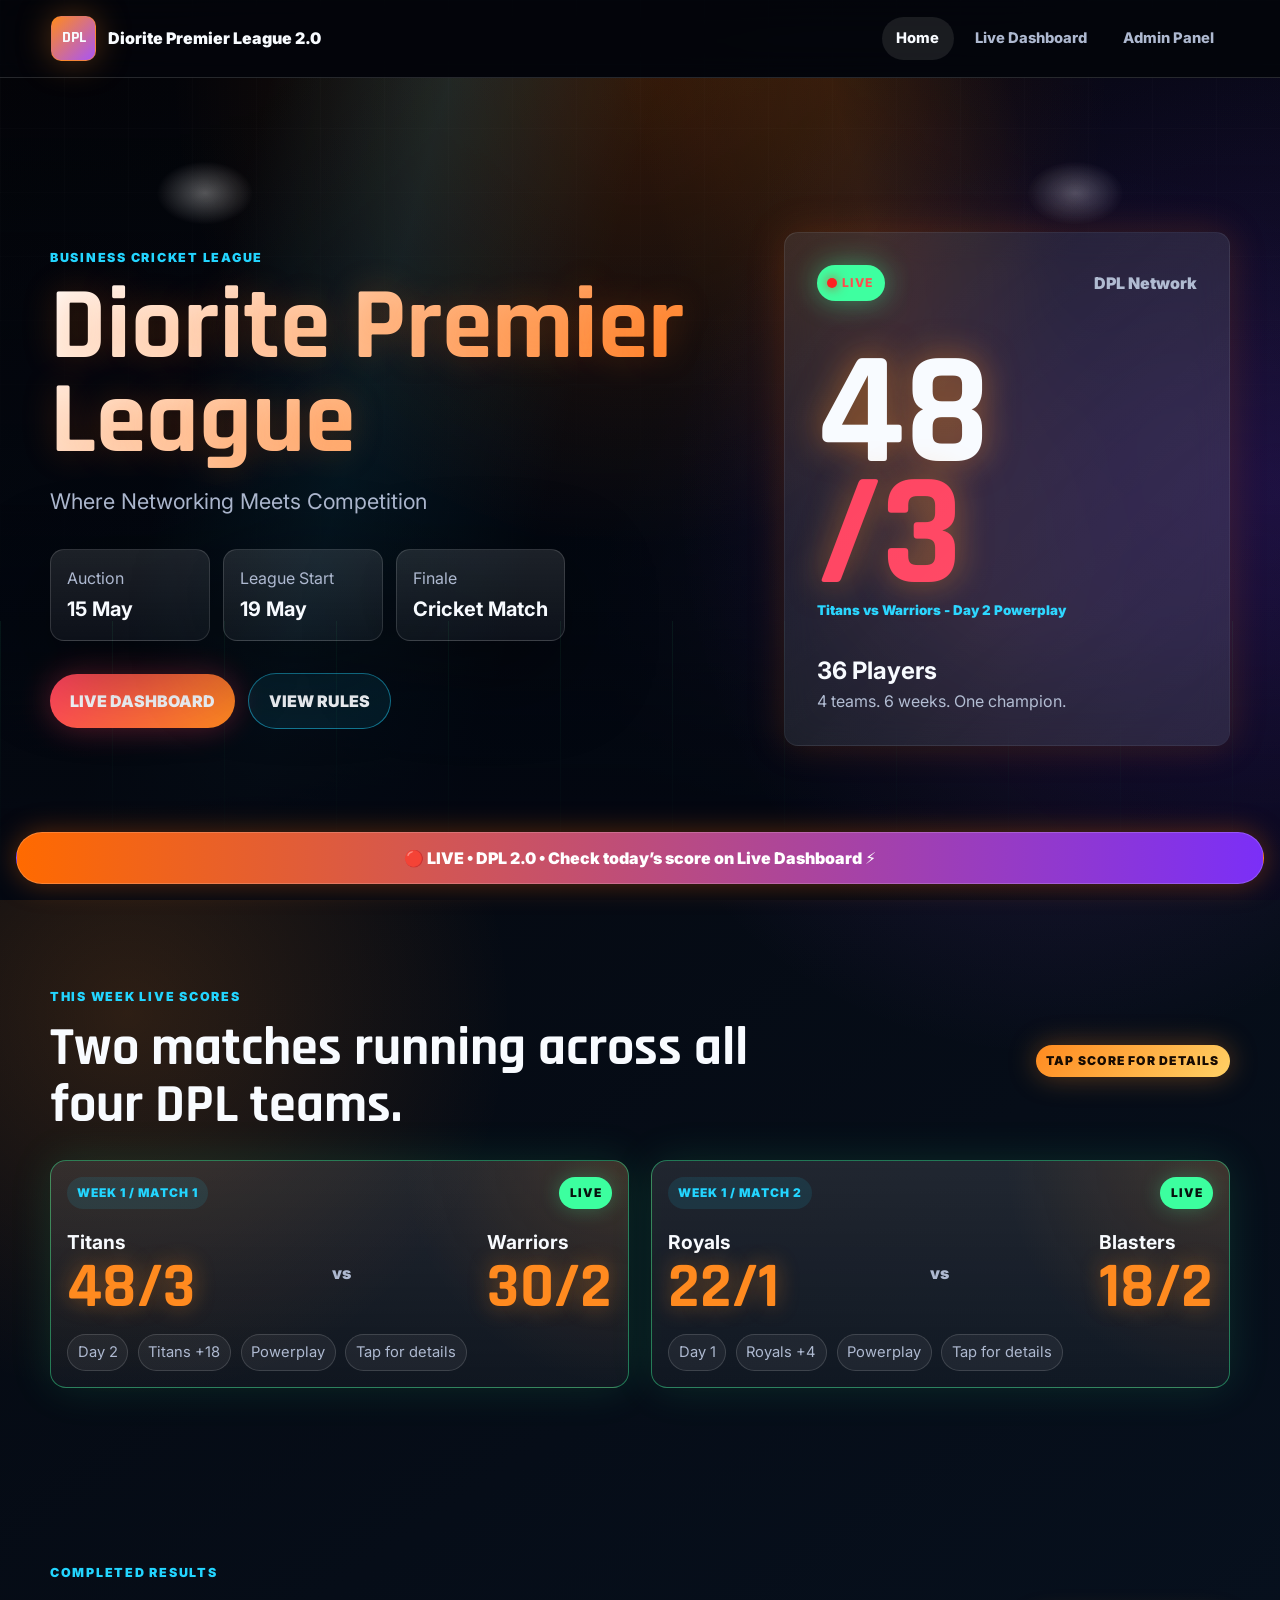
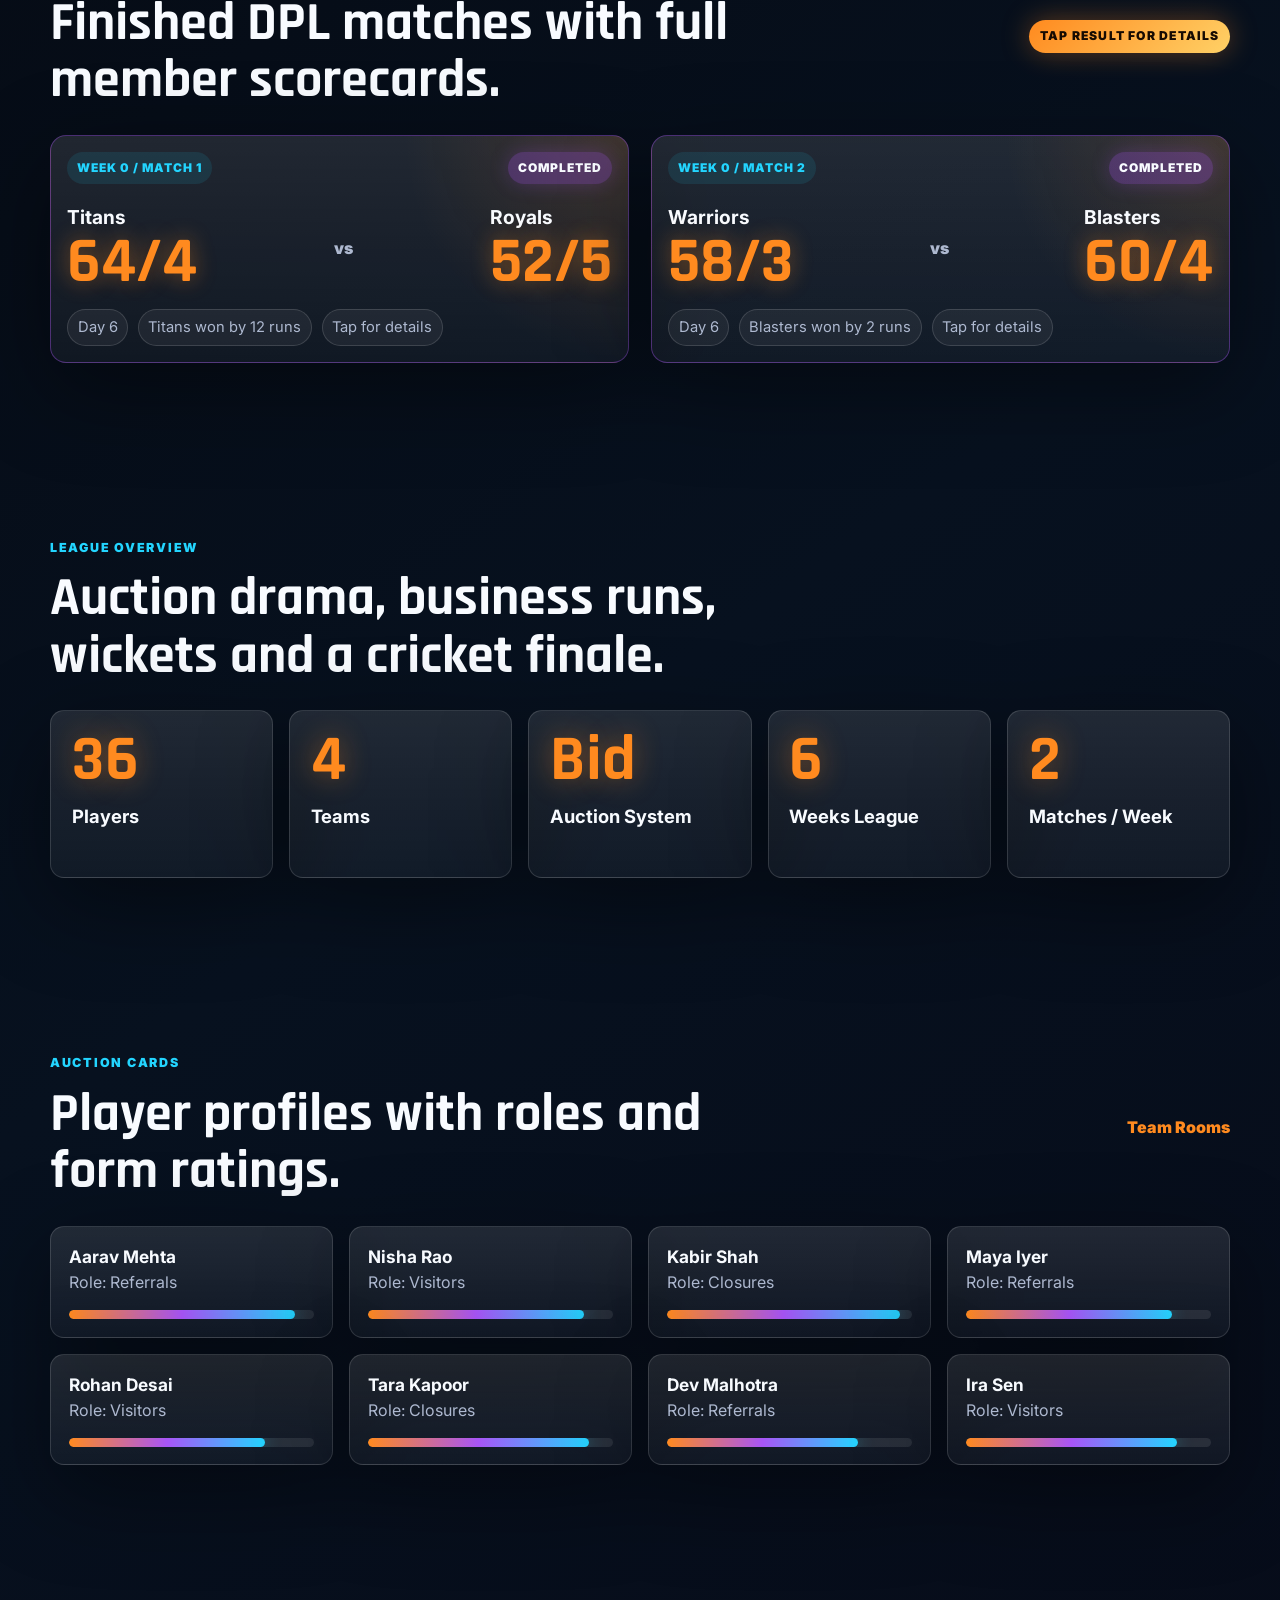
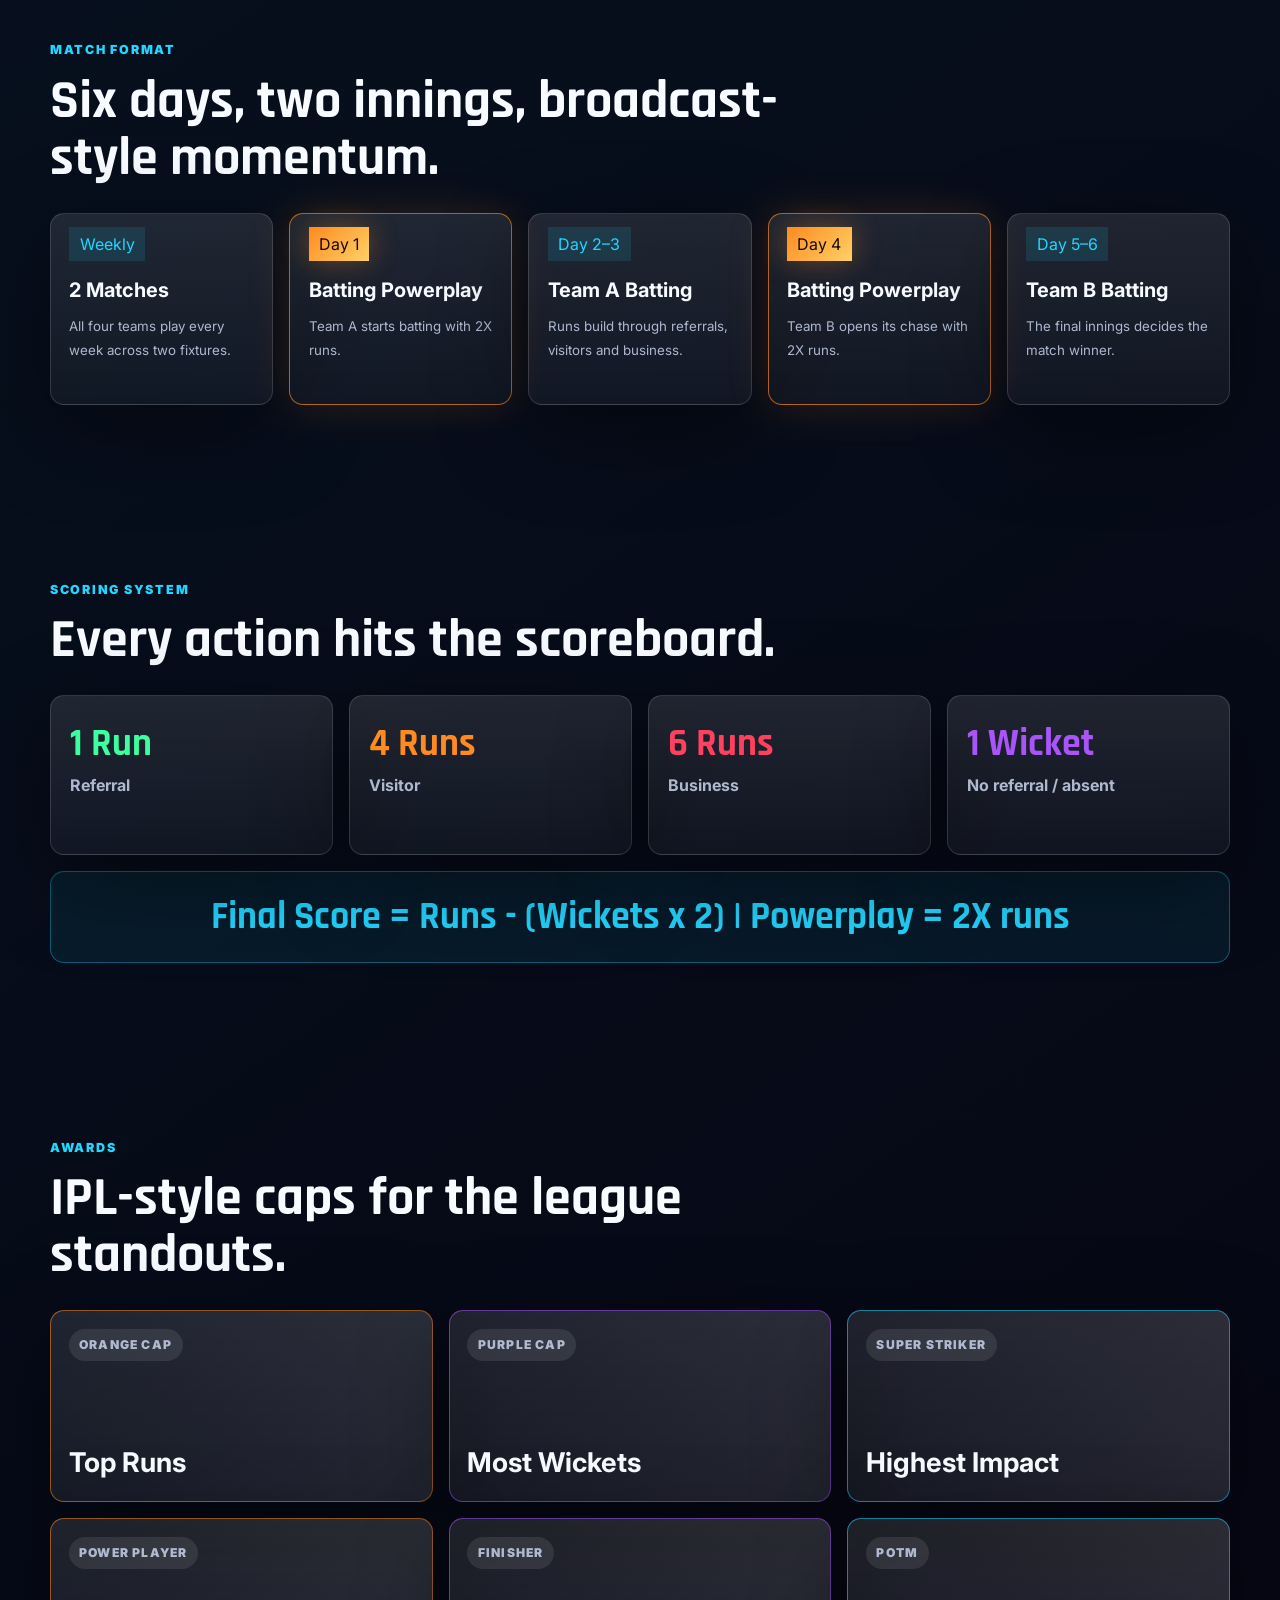
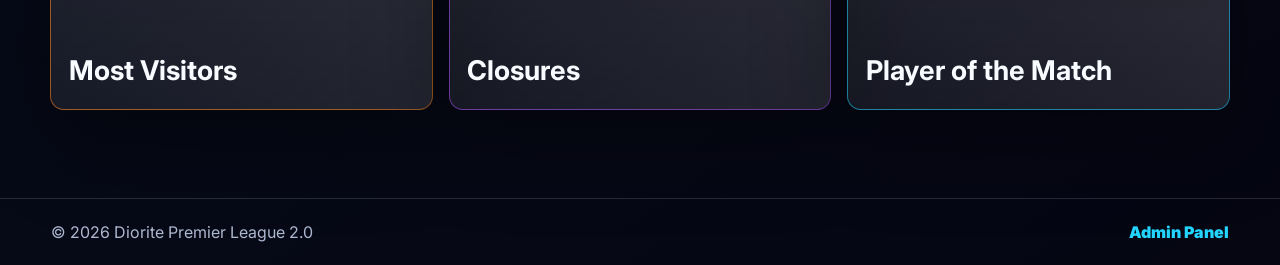
==== commit c3c108d4: "Update index.html" ====
--- a/index.html
+++ b/index.html
@@ -3,25 +3,252 @@
   <head>
     <meta charset="UTF-8" />
     <meta name="viewport" content="width=device-width, initial-scale=1.0" />
-    <title>Diorite Premier League</title>
+    <title>Diorite Premier League 2.0</title>
+
+    <meta
+      name="description"
+      content="Diorite Premier League 2.0 — live scores, auction, teams, rules, results and awards."
+    />
+
     <link rel="preconnect" href="https://fonts.googleapis.com" />
     <link rel="preconnect" href="https://fonts.gstatic.com" crossorigin />
+
     <link
-      href="https://fonts.googleapis.com/css2?family=Inter:wght@400;500;600;700;800;900&display=swap"
+      href="https://fonts.googleapis.com/css2?family=Inter:wght@400;500;600;700;800;900&family=Rajdhani:wght@600;700&display=swap"
       rel="stylesheet"
     />
-    <link
-      href="https://fonts.googleapis.com/css2?family=Rajdhani:wght@600;700&display=swap"
-      rel="stylesheet"
-    />
+
     <link rel="stylesheet" href="style.css" />
+
+    <style>
+      html {
+        scroll-behavior: smooth;
+      }
+
+      body {
+        overflow-x: hidden;
+      }
+
+      .home-hero {
+        position: relative;
+        min-height: 88vh;
+        display: flex;
+        align-items: center;
+        overflow: hidden;
+      }
+
+      .hero-overlay {
+        position: absolute;
+        inset: 0;
+        background:
+          radial-gradient(circle at top, rgba(255, 106, 0, 0.18), transparent 45%),
+          radial-gradient(circle at right, rgba(123, 47, 247, 0.18), transparent 45%),
+          linear-gradient(to bottom, rgba(0, 0, 0, 0.2), rgba(3, 8, 18, 0.92));
+        z-index: 1;
+        pointer-events: none;
+      }
+
+      .hero-grid,
+      .hero-content,
+      .broadcast-card {
+        position: relative;
+        z-index: 2;
+      }
+
+      .glow-title {
+        font-family: "Rajdhani", sans-serif;
+        font-size: clamp(52px, 8vw, 104px);
+        line-height: 0.92;
+        background: linear-gradient(135deg, #ffffff, #ff6a00);
+        -webkit-background-clip: text;
+        -webkit-text-fill-color: transparent;
+        text-shadow: 0 0 34px rgba(255, 106, 0, 0.24);
+      }
+
+      .hero-subtitle {
+        max-width: 620px;
+      }
+
+      .broadcast-card {
+        background: linear-gradient(145deg, rgba(255, 255, 255, 0.09), rgba(255, 255, 255, 0.035));
+        backdrop-filter: blur(16px);
+        border: 1px solid rgba(255, 255, 255, 0.1);
+        box-shadow: 0 0 38px rgba(255, 106, 0, 0.18);
+        position: relative;
+        overflow: hidden;
+      }
+
+      .broadcast-card::after {
+        content: "";
+        position: absolute;
+        inset: 0;
+        background: linear-gradient(135deg, transparent, rgba(255, 255, 255, 0.08));
+        pointer-events: none;
+      }
+
+      .live-dot {
+        display: inline-flex;
+        align-items: center;
+        gap: 8px;
+        color: #ff4d4d;
+        font-weight: 800;
+      }
+
+      .live-dot::before {
+        content: "";
+        width: 10px;
+        height: 10px;
+        border-radius: 50%;
+        background: #ff1f1f;
+        box-shadow: 0 0 12px rgba(255, 0, 0, 0.8);
+        animation: dplPulse 1s infinite;
+      }
+
+      @keyframes dplPulse {
+        0% {
+          opacity: 0.45;
+          transform: scale(0.9);
+        }
+        50% {
+          opacity: 1;
+          transform: scale(1.15);
+        }
+        100% {
+          opacity: 0.45;
+          transform: scale(0.9);
+        }
+      }
+
+      .weekly-fixtures {
+        display: grid;
+        grid-template-columns: repeat(auto-fit, minmax(300px, 1fr));
+        gap: 22px;
+      }
+
+      .fixture-card,
+      .match-card,
+      .result-card,
+      .player-card,
+      .timeline-card,
+      .award-card,
+      .glass-stat {
+        transition: transform 0.28s ease, box-shadow 0.28s ease, border-color 0.28s ease;
+      }
+
+      .fixture-card:hover,
+      .match-card:hover,
+      .result-card:hover,
+      .player-card:hover,
+      .timeline-card:hover,
+      .award-card:hover,
+      .glass-stat:hover {
+        transform: translateY(-5px);
+        border-color: rgba(255, 106, 0, 0.35);
+        box-shadow: 0 0 34px rgba(255, 106, 0, 0.16);
+      }
+
+      .award-card {
+        position: relative;
+        overflow: hidden;
+      }
+
+      .award-card::after {
+        content: "";
+        position: absolute;
+        inset: 0;
+        background: linear-gradient(135deg, transparent, rgba(255, 255, 255, 0.08));
+        pointer-events: none;
+      }
+
+      .sticky-live-bar {
+        position: fixed;
+        left: 16px;
+        right: 16px;
+        bottom: 16px;
+        z-index: 9999;
+        padding: 13px 18px;
+        border-radius: 999px;
+        background: linear-gradient(90deg, #ff6a00, #7b2ff7);
+        color: white;
+        font-weight: 900;
+        text-align: center;
+        box-shadow: 0 0 28px rgba(255, 106, 0, 0.35);
+        border: 1px solid rgba(255, 255, 255, 0.18);
+      }
+
+      .table-wrap {
+        overflow-x: auto;
+      }
+
+      table {
+        min-width: 560px;
+      }
+
+      @media (max-width: 768px) {
+        .home-hero {
+          min-height: auto;
+          padding: 42px 0 28px;
+        }
+
+        .hero-grid {
+          grid-template-columns: 1fr !important;
+          gap: 28px;
+        }
+
+        .glow-title {
+          font-size: clamp(46px, 15vw, 72px);
+        }
+
+        .fixture-strip {
+          grid-template-columns: 1fr;
+        }
+
+        .hero-actions {
+          flex-direction: column;
+          width: 100%;
+        }
+
+        .hero-actions .btn {
+          width: 100%;
+          justify-content: center;
+        }
+
+        .split-heading {
+          flex-direction: column;
+          align-items: flex-start;
+          gap: 14px;
+        }
+
+        .weekly-fixtures {
+          grid-template-columns: 1fr;
+        }
+
+        .timeline {
+          grid-template-columns: 1fr;
+        }
+
+        .sticky-live-bar {
+          left: 10px;
+          right: 10px;
+          bottom: 10px;
+          font-size: 13px;
+          border-radius: 18px;
+        }
+
+        .site-footer {
+          padding-bottom: 78px;
+        }
+      }
+    </style>
   </head>
+
   <body>
     <header class="site-header">
-      <a class="brand" href="index.html" aria-label="Diorite Premier League home">
+      <a class="brand" href="index.html" aria-label="Diorite Premier League 2.0 home">
         <span class="brand-mark">DPL</span>
-        <span>Diorite Premier League</span>
+        <span>Diorite Premier League 2.0</span>
       </a>
+
       <nav class="nav-links" aria-label="Primary navigation">
         <a href="index.html" aria-current="page">Home</a>
         <a href="dashboard.html">Live Dashboard</a>
@@ -32,42 +259,54 @@
     <main>
       <section class="home-hero">
         <div class="stadium-lights" aria-hidden="true"></div>
+        <div class="hero-overlay" aria-hidden="true"></div>
+
         <div class="section-shell hero-grid">
           <div class="hero-content reveal">
             <p class="eyebrow" id="heroEyebrow">Business Cricket League</p>
-            <h1 class="glow-title" id="leagueTitle">Diorite Premier League</h1>
-            <p class="hero-subtitle" id="leagueSubtitle">Where Networking Meets Competition</p>
+
+            <h1 class="glow-title" id="leagueTitle">Diorite Premier League 2.0</h1>
+
+            <p class="hero-subtitle" id="leagueSubtitle">
+              Where networking meets competition — auction, live scores, powerplays,
+              caps, wickets and a cricket-style finale.
+            </p>
+
             <div class="fixture-strip" id="fixtureStrip" aria-label="League dates">
               <div>
                 <span>Auction</span>
-                <strong>15 May</strong>
+                <strong>15 May 2026</strong>
               </div>
               <div>
                 <span>League Start</span>
-                <strong>19 May</strong>
+                <strong>19 May 2026</strong>
               </div>
               <div>
-                <span>Finale</span>
-                <strong>Cricket Match</strong>
+                <span>Format</span>
+                <strong>6 Weeks • 12 Matches</strong>
               </div>
             </div>
+
             <div class="hero-actions">
               <a class="btn btn-live" href="dashboard.html">LIVE DASHBOARD</a>
               <a class="btn btn-outline" href="#rules">VIEW RULES</a>
             </div>
           </div>
+
           <aside class="broadcast-card reveal delay-1" aria-label="DPL live broadcast preview">
             <div class="broadcast-topline">
               <span class="live-dot">LIVE</span>
               <span>DPL Network</span>
             </div>
+
             <div class="broadcast-score" id="homeBroadcastScore">
               <span>48<span class="wicket">/3</span></span>
-              <small>Day 2 Powerplay</small>
+              <small>Day 2 • Powerplay Active</small>
             </div>
+
             <div class="broadcast-lower" id="homeBroadcastLower">
-              <strong>36 Players</strong>
-              <span>4 teams. 6 weeks. One champion.</span>
+              <strong>36 Members • 4 Teams</strong>
+              <span>2 matches every week. Full IPL-style scoring experience.</span>
             </div>
           </aside>
         </div>
@@ -81,7 +320,10 @@
           </div>
           <span class="powerplay-chip">Tap Score For Details</span>
         </div>
-        <div class="weekly-fixtures" id="homeWeeklyFixtures"></div>
+
+        <div class="weekly-fixtures" id="homeWeeklyFixtures">
+          <div class="loading-card">Loading live fixtures...</div>
+        </div>
       </section>
 
       <section class="section-shell reveal">
@@ -92,26 +334,30 @@
           </div>
           <span class="powerplay-chip">Tap Result For Details</span>
         </div>
-        <div class="weekly-fixtures" id="homeCompletedMatches"></div>
+
+        <div class="weekly-fixtures" id="homeCompletedMatches">
+          <div class="loading-card">Loading completed results...</div>
+        </div>
       </section>
 
       <section class="section-shell reveal" id="overview">
         <div class="section-heading">
           <p class="eyebrow">League Overview</p>
-          <h2>Auction drama, business runs, and a cricket finale.</h2>
-        </div>
+          <h2>Auction drama, business runs, wickets and a cricket finale.</h2>
+        </div>
+
         <div class="overview-grid" id="overviewGrid">
           <article class="glass-stat">
             <span class="stat-number">36</span>
-            <strong>Players</strong>
+            <strong>Members</strong>
           </article>
           <article class="glass-stat">
             <span class="stat-number">4</span>
             <strong>Teams</strong>
           </article>
           <article class="glass-stat">
-            <span class="stat-number">Bid</span>
-            <strong>Auction System</strong>
+            <span class="stat-number">12</span>
+            <strong>Total Matches</strong>
           </article>
           <article class="glass-stat">
             <span class="stat-number">6</span>
@@ -128,7 +374,10 @@
           </div>
           <a class="text-link" href="dashboard.html#teams">Team Rooms</a>
         </div>
-        <div class="player-grid" id="auctionPlayers" aria-live="polite"></div>
+
+        <div class="player-grid" id="auctionPlayers" aria-live="polite">
+          <div class="loading-card">Loading player cards...</div>
+        </div>
       </section>
 
       <section class="section-shell reveal" id="format">
@@ -136,31 +385,36 @@
           <p class="eyebrow">Match Format</p>
           <h2>Six days, two innings, broadcast-style momentum.</h2>
         </div>
+
         <div class="timeline">
           <article class="timeline-card">
             <span class="day-pill">Weekly</span>
             <strong>2 Matches</strong>
-            <small>All 4 teams play each week across two fixtures.</small>
-          </article>
+            <small>All four teams play every week across two fixtures.</small>
+          </article>
+
           <article class="timeline-card powerplay">
             <span class="day-pill">Day 1</span>
-            <strong>POWERPLAY - 2X RUNS</strong>
-            <small>Team A batting starts with boosted scoring.</small>
-          </article>
+            <strong>Batting Powerplay</strong>
+            <small>Team A starts batting with 2X runs.</small>
+          </article>
+
           <article class="timeline-card">
-            <span class="day-pill">Day 2-3</span>
+            <span class="day-pill">Day 2–3</span>
             <strong>Team A Batting</strong>
-            <small>Runs build through referrals, visitors, and business.</small>
-          </article>
+            <small>Runs build through referrals, visitors and business.</small>
+          </article>
+
           <article class="timeline-card powerplay">
             <span class="day-pill">Day 4</span>
-            <strong>POWERPLAY - 2X RUNS</strong>
-            <small>Team B opens its chase under the lights.</small>
-          </article>
+            <strong>Batting Powerplay</strong>
+            <small>Team B opens its chase with 2X runs.</small>
+          </article>
+
           <article class="timeline-card">
-            <span class="day-pill">Day 5-6</span>
+            <span class="day-pill">Day 5–6</span>
             <strong>Team B Batting</strong>
-            <small>The final innings decides the winner.</small>
+            <small>The final innings decides the match winner.</small>
           </article>
         </div>
       </section>
@@ -170,8 +424,29 @@
           <p class="eyebrow">Scoring System</p>
           <h2>Every action hits the scoreboard.</h2>
         </div>
-        <div class="score-tile-grid" id="scoringRulesGrid"></div>
-        <div class="formula-ribbon" id="scoringFormula">Final Score = Runs - (Wickets x 2)</div>
+
+        <div class="score-tile-grid" id="scoringRulesGrid">
+          <article class="score-tile">
+            <span>1 Run</span>
+            <strong>Referral</strong>
+          </article>
+          <article class="score-tile">
+            <span>4 Runs</span>
+            <strong>Visitor</strong>
+          </article>
+          <article class="score-tile">
+            <span>6 Runs</span>
+            <strong>Closed Business</strong>
+          </article>
+          <article class="score-tile">
+            <span>Wicket</span>
+            <strong>No referral / absent</strong>
+          </article>
+        </div>
+
+        <div class="formula-ribbon" id="scoringFormula">
+          Final Score = Runs - (Wickets × 2)
+        </div>
       </section>
 
       <section class="section-shell reveal" id="awards">
@@ -179,25 +454,47 @@
           <p class="eyebrow">Awards</p>
           <h2>IPL-style caps for the league standouts.</h2>
         </div>
+
         <div class="award-grid">
           <article class="award-card orange">
             <span class="award-badge">Orange Cap</span>
             <strong>Top Runs</strong>
           </article>
+
+          <article class="award-card purple">
+            <span class="award-badge">Purple Cap</span>
+            <strong>Most Wickets</strong>
+          </article>
+
           <article class="award-card blue">
+            <span class="award-badge">Super Striker</span>
+            <strong>Highest Impact</strong>
+          </article>
+
+          <article class="award-card orange">
             <span class="award-badge">Power Player</span>
             <strong>Most Visitors</strong>
           </article>
+
           <article class="award-card purple">
             <span class="award-badge">Finisher</span>
             <strong>Closures</strong>
           </article>
+
+          <article class="award-card blue">
+            <span class="award-badge">POTM</span>
+            <strong>Player of the Match</strong>
+          </article>
         </div>
       </section>
     </main>
 
+    <div class="sticky-live-bar" id="stickyLiveBar">
+      🔴 LIVE • DPL 2.0 • Check today’s score on Live Dashboard ⚡
+    </div>
+
     <footer class="site-footer">
-      <span>Diorite Premier League</span>
+      <span>© 2026 Diorite Premier League 2.0</span>
       <a href="admin.html">Admin Panel</a>
     </footer>
 
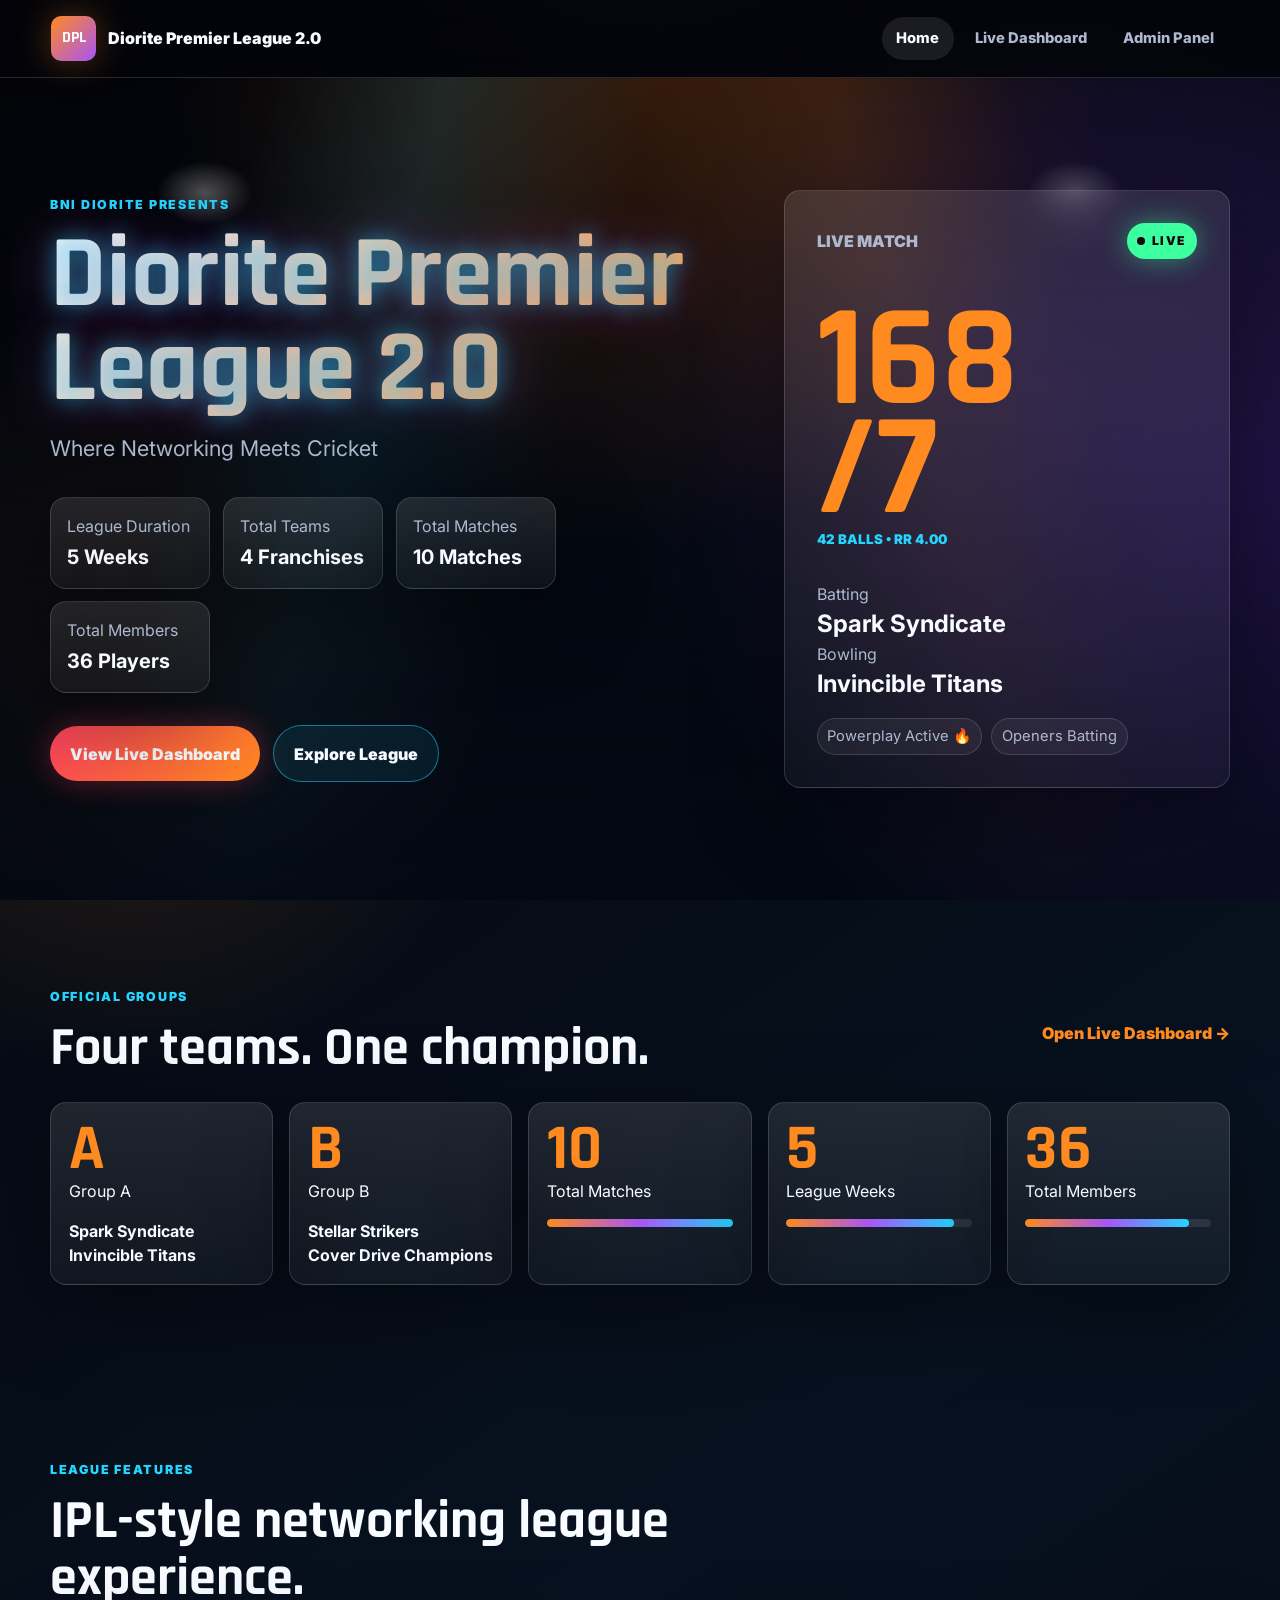
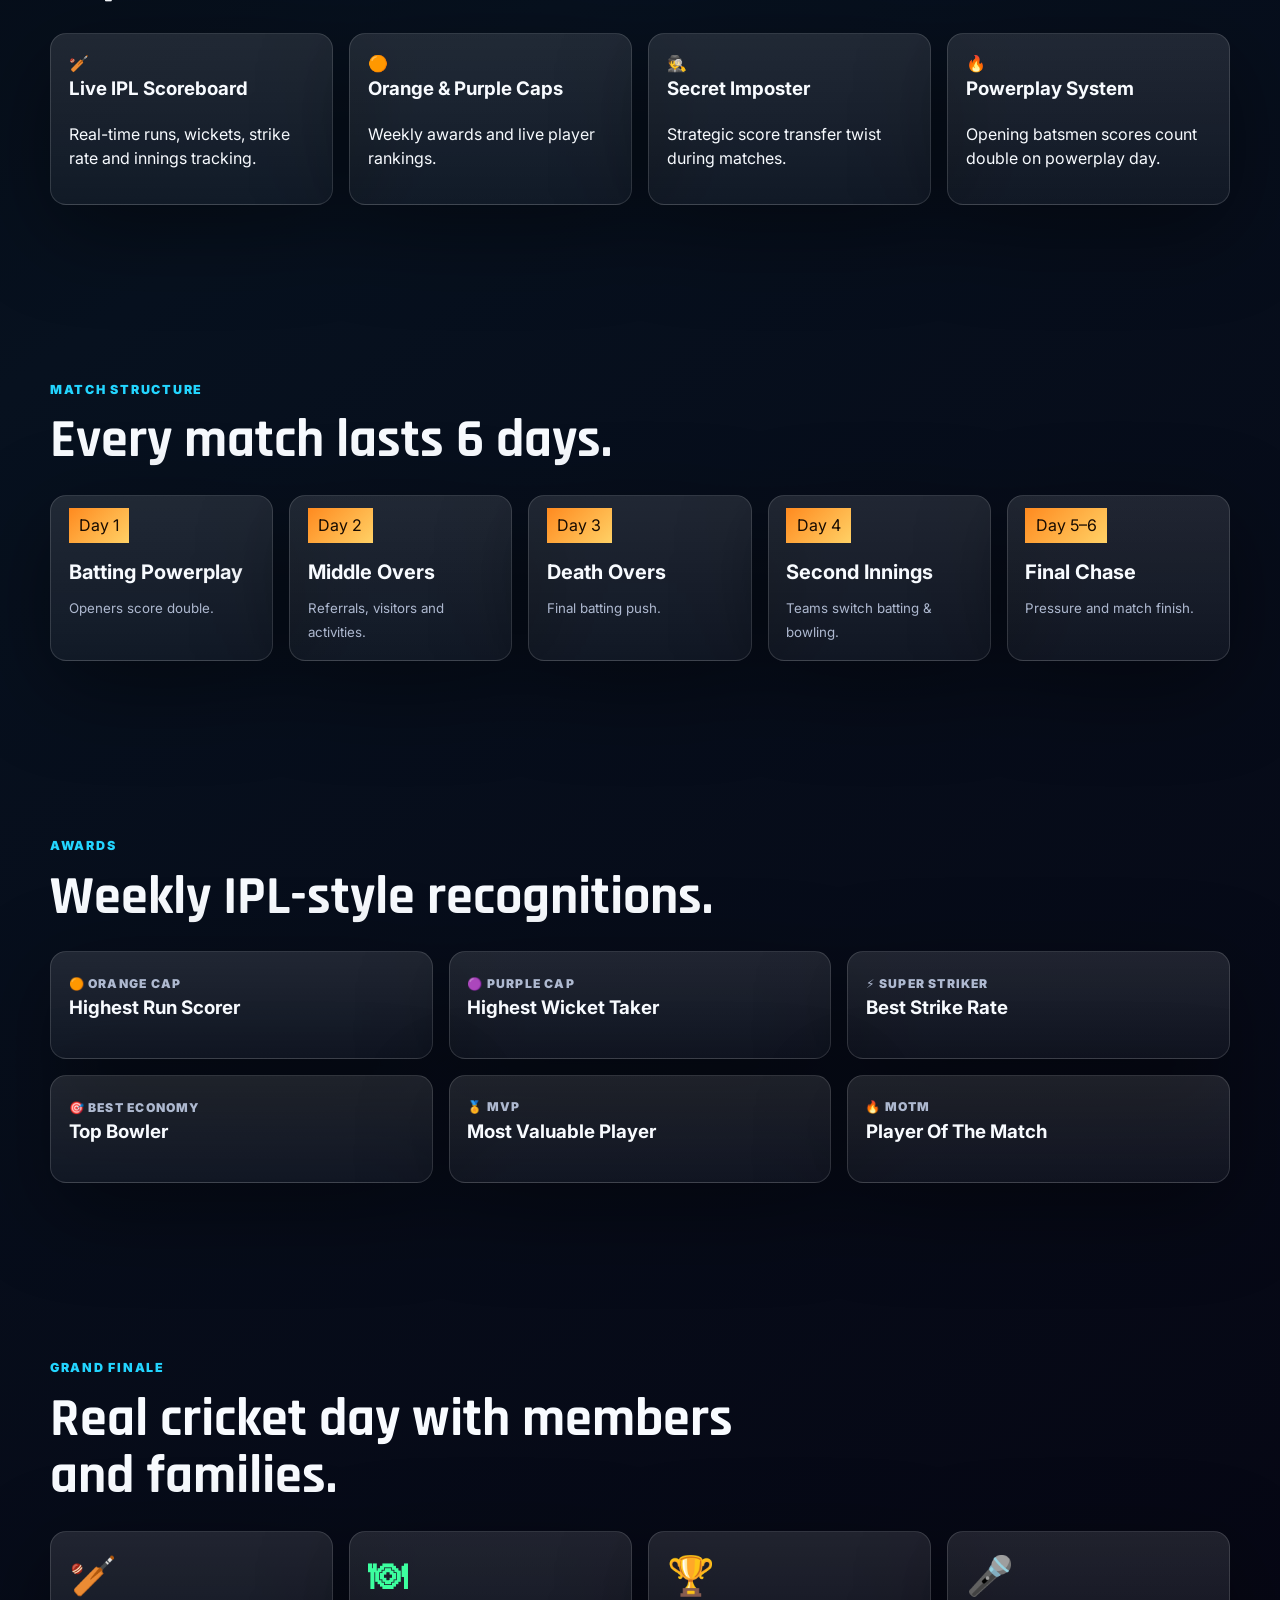
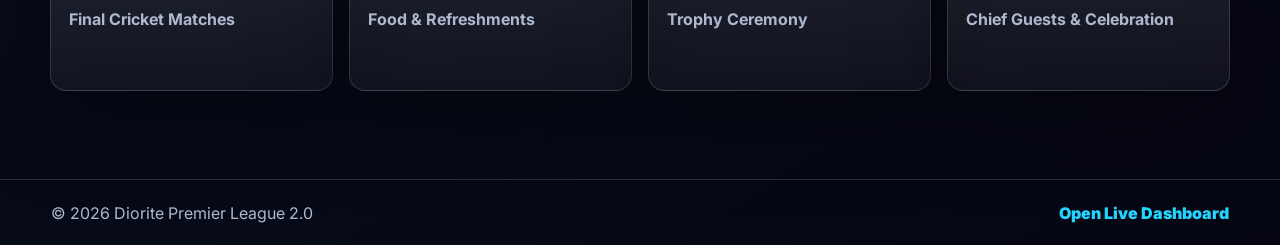
==== commit f1a0c7bd: "Update index.html" ====
--- a/index.html
+++ b/index.html
@@ -3,11 +3,12 @@
   <head>
     <meta charset="UTF-8" />
     <meta name="viewport" content="width=device-width, initial-scale=1.0" />
+
     <title>Diorite Premier League 2.0</title>
 
     <meta
       name="description"
-      content="Diorite Premier League 2.0 — live scores, auction, teams, rules, results and awards."
+      content="Official website of Diorite Premier League 2.0 — IPL-style networking league by BNI Diorite."
     />
 
     <link rel="preconnect" href="https://fonts.googleapis.com" />
@@ -19,237 +20,16 @@
     />
 
     <link rel="stylesheet" href="style.css" />
-
-    <style>
-      html {
-        scroll-behavior: smooth;
-      }
-
-      body {
-        overflow-x: hidden;
-      }
-
-      .home-hero {
-        position: relative;
-        min-height: 88vh;
-        display: flex;
-        align-items: center;
-        overflow: hidden;
-      }
-
-      .hero-overlay {
-        position: absolute;
-        inset: 0;
-        background:
-          radial-gradient(circle at top, rgba(255, 106, 0, 0.18), transparent 45%),
-          radial-gradient(circle at right, rgba(123, 47, 247, 0.18), transparent 45%),
-          linear-gradient(to bottom, rgba(0, 0, 0, 0.2), rgba(3, 8, 18, 0.92));
-        z-index: 1;
-        pointer-events: none;
-      }
-
-      .hero-grid,
-      .hero-content,
-      .broadcast-card {
-        position: relative;
-        z-index: 2;
-      }
-
-      .glow-title {
-        font-family: "Rajdhani", sans-serif;
-        font-size: clamp(52px, 8vw, 104px);
-        line-height: 0.92;
-        background: linear-gradient(135deg, #ffffff, #ff6a00);
-        -webkit-background-clip: text;
-        -webkit-text-fill-color: transparent;
-        text-shadow: 0 0 34px rgba(255, 106, 0, 0.24);
-      }
-
-      .hero-subtitle {
-        max-width: 620px;
-      }
-
-      .broadcast-card {
-        background: linear-gradient(145deg, rgba(255, 255, 255, 0.09), rgba(255, 255, 255, 0.035));
-        backdrop-filter: blur(16px);
-        border: 1px solid rgba(255, 255, 255, 0.1);
-        box-shadow: 0 0 38px rgba(255, 106, 0, 0.18);
-        position: relative;
-        overflow: hidden;
-      }
-
-      .broadcast-card::after {
-        content: "";
-        position: absolute;
-        inset: 0;
-        background: linear-gradient(135deg, transparent, rgba(255, 255, 255, 0.08));
-        pointer-events: none;
-      }
-
-      .live-dot {
-        display: inline-flex;
-        align-items: center;
-        gap: 8px;
-        color: #ff4d4d;
-        font-weight: 800;
-      }
-
-      .live-dot::before {
-        content: "";
-        width: 10px;
-        height: 10px;
-        border-radius: 50%;
-        background: #ff1f1f;
-        box-shadow: 0 0 12px rgba(255, 0, 0, 0.8);
-        animation: dplPulse 1s infinite;
-      }
-
-      @keyframes dplPulse {
-        0% {
-          opacity: 0.45;
-          transform: scale(0.9);
-        }
-        50% {
-          opacity: 1;
-          transform: scale(1.15);
-        }
-        100% {
-          opacity: 0.45;
-          transform: scale(0.9);
-        }
-      }
-
-      .weekly-fixtures {
-        display: grid;
-        grid-template-columns: repeat(auto-fit, minmax(300px, 1fr));
-        gap: 22px;
-      }
-
-      .fixture-card,
-      .match-card,
-      .result-card,
-      .player-card,
-      .timeline-card,
-      .award-card,
-      .glass-stat {
-        transition: transform 0.28s ease, box-shadow 0.28s ease, border-color 0.28s ease;
-      }
-
-      .fixture-card:hover,
-      .match-card:hover,
-      .result-card:hover,
-      .player-card:hover,
-      .timeline-card:hover,
-      .award-card:hover,
-      .glass-stat:hover {
-        transform: translateY(-5px);
-        border-color: rgba(255, 106, 0, 0.35);
-        box-shadow: 0 0 34px rgba(255, 106, 0, 0.16);
-      }
-
-      .award-card {
-        position: relative;
-        overflow: hidden;
-      }
-
-      .award-card::after {
-        content: "";
-        position: absolute;
-        inset: 0;
-        background: linear-gradient(135deg, transparent, rgba(255, 255, 255, 0.08));
-        pointer-events: none;
-      }
-
-      .sticky-live-bar {
-        position: fixed;
-        left: 16px;
-        right: 16px;
-        bottom: 16px;
-        z-index: 9999;
-        padding: 13px 18px;
-        border-radius: 999px;
-        background: linear-gradient(90deg, #ff6a00, #7b2ff7);
-        color: white;
-        font-weight: 900;
-        text-align: center;
-        box-shadow: 0 0 28px rgba(255, 106, 0, 0.35);
-        border: 1px solid rgba(255, 255, 255, 0.18);
-      }
-
-      .table-wrap {
-        overflow-x: auto;
-      }
-
-      table {
-        min-width: 560px;
-      }
-
-      @media (max-width: 768px) {
-        .home-hero {
-          min-height: auto;
-          padding: 42px 0 28px;
-        }
-
-        .hero-grid {
-          grid-template-columns: 1fr !important;
-          gap: 28px;
-        }
-
-        .glow-title {
-          font-size: clamp(46px, 15vw, 72px);
-        }
-
-        .fixture-strip {
-          grid-template-columns: 1fr;
-        }
-
-        .hero-actions {
-          flex-direction: column;
-          width: 100%;
-        }
-
-        .hero-actions .btn {
-          width: 100%;
-          justify-content: center;
-        }
-
-        .split-heading {
-          flex-direction: column;
-          align-items: flex-start;
-          gap: 14px;
-        }
-
-        .weekly-fixtures {
-          grid-template-columns: 1fr;
-        }
-
-        .timeline {
-          grid-template-columns: 1fr;
-        }
-
-        .sticky-live-bar {
-          left: 10px;
-          right: 10px;
-          bottom: 10px;
-          font-size: 13px;
-          border-radius: 18px;
-        }
-
-        .site-footer {
-          padding-bottom: 78px;
-        }
-      }
-    </style>
   </head>
 
   <body>
     <header class="site-header">
-      <a class="brand" href="index.html" aria-label="Diorite Premier League 2.0 home">
+      <a class="brand" href="index.html">
         <span class="brand-mark">DPL</span>
         <span>Diorite Premier League 2.0</span>
       </a>
 
-      <nav class="nav-links" aria-label="Primary navigation">
+      <nav class="nav-links">
         <a href="index.html" aria-current="page">Home</a>
         <a href="dashboard.html">Live Dashboard</a>
         <a href="admin.html">Admin Panel</a>
@@ -258,244 +38,290 @@
 
     <main>
       <section class="home-hero">
-        <div class="stadium-lights" aria-hidden="true"></div>
-        <div class="hero-overlay" aria-hidden="true"></div>
-
-        <div class="section-shell hero-grid">
-          <div class="hero-content reveal">
-            <p class="eyebrow" id="heroEyebrow">Business Cricket League</p>
-
-            <h1 class="glow-title" id="leagueTitle">Diorite Premier League 2.0</h1>
+        <div class="stadium-lights"></div>
+        <div class="hero-overlay"></div>
+
+        <div class="hero-grid section-shell">
+          <div class="reveal">
+            <p class="eyebrow">BNI Diorite Presents</p>
+
+            <h1 class="glow-title" id="leagueTitle">
+              Diorite Premier League 2.0
+            </h1>
 
             <p class="hero-subtitle" id="leagueSubtitle">
-              Where networking meets competition — auction, live scores, powerplays,
-              caps, wickets and a cricket-style finale.
+              Where networking meets cricket.
             </p>
 
-            <div class="fixture-strip" id="fixtureStrip" aria-label="League dates">
-              <div>
-                <span>Auction</span>
-                <strong>15 May 2026</strong>
-              </div>
-              <div>
-                <span>League Start</span>
-                <strong>19 May 2026</strong>
-              </div>
-              <div>
-                <span>Format</span>
-                <strong>6 Weeks • 12 Matches</strong>
+            <div class="fixture-strip">
+              <div>
+                <span>League Duration</span>
+                <strong>5 Weeks</strong>
+              </div>
+
+              <div>
+                <span>Total Teams</span>
+                <strong>4 Franchises</strong>
+              </div>
+
+              <div>
+                <span>Total Matches</span>
+                <strong>10 Matches</strong>
+              </div>
+
+              <div>
+                <span>Total Members</span>
+                <strong>36 Players</strong>
               </div>
             </div>
 
             <div class="hero-actions">
-              <a class="btn btn-live" href="dashboard.html">LIVE DASHBOARD</a>
-              <a class="btn btn-outline" href="#rules">VIEW RULES</a>
+              <a class="btn btn-live" href="dashboard.html">
+                View Live Dashboard
+              </a>
+
+              <a class="btn btn-outline" href="#groups">
+                Explore League
+              </a>
             </div>
           </div>
 
-          <aside class="broadcast-card reveal delay-1" aria-label="DPL live broadcast preview">
+          <aside class="broadcast-card reveal delay-1">
             <div class="broadcast-topline">
+              <span>LIVE MATCH</span>
               <span class="live-dot">LIVE</span>
-              <span>DPL Network</span>
-            </div>
-
-            <div class="broadcast-score" id="homeBroadcastScore">
-              <span>48<span class="wicket">/3</span></span>
-              <small>Day 2 • Powerplay Active</small>
-            </div>
-
-            <div class="broadcast-lower" id="homeBroadcastLower">
-              <strong>36 Members • 4 Teams</strong>
-              <span>2 matches every week. Full IPL-style scoring experience.</span>
+            </div>
+
+            <div class="broadcast-score">
+              <span>168<span class="wicket">/7</span></span>
+              <small>42 BALLS • RR 4.00</small>
+            </div>
+
+            <div class="broadcast-lower">
+              <div>
+                <span>Batting</span>
+                <strong>Spark Syndicate</strong>
+              </div>
+
+              <div>
+                <span>Bowling</span>
+                <strong>Invincible Titans</strong>
+              </div>
+            </div>
+
+            <div class="score-meta">
+              <span>Powerplay Active 🔥</span>
+              <span>Openers Batting</span>
             </div>
           </aside>
         </div>
       </section>
 
-      <section class="section-shell reveal">
+      <section class="section-shell reveal" id="groups">
         <div class="section-heading split-heading">
           <div>
-            <p class="eyebrow">This Week Live Scores</p>
-            <h2>Two matches running across all four DPL teams.</h2>
+            <p class="eyebrow">Official Groups</p>
+            <h2>Four teams. One champion.</h2>
           </div>
-          <span class="powerplay-chip">Tap Score For Details</span>
-        </div>
-
-        <div class="weekly-fixtures" id="homeWeeklyFixtures">
-          <div class="loading-card">Loading live fixtures...</div>
+
+          <a class="text-link" href="dashboard.html">
+            Open Live Dashboard →
+          </a>
+        </div>
+
+        <div class="overview-grid">
+          <article class="glass-stat">
+            <span class="stat-number">A</span>
+            <p>Group A</p>
+            <strong>Spark Syndicate</strong>
+            <br />
+            <strong>Invincible Titans</strong>
+          </article>
+
+          <article class="glass-stat">
+            <span class="stat-number">B</span>
+            <p>Group B</p>
+            <strong>Stellar Strikers</strong>
+            <br />
+            <strong>Cover Drive Champions</strong>
+          </article>
+
+          <article class="glass-stat">
+            <span class="stat-number">10</span>
+            <p>Total Matches</p>
+
+            <div class="rating-track">
+              <span class="rating-bar" style="width: 100%"></span>
+            </div>
+          </article>
+
+          <article class="glass-stat">
+            <span class="stat-number">5</span>
+            <p>League Weeks</p>
+
+            <div class="rating-track">
+              <span class="rating-bar" style="width: 90%"></span>
+            </div>
+          </article>
+
+          <article class="glass-stat">
+            <span class="stat-number">36</span>
+            <p>Total Members</p>
+
+            <div class="rating-track">
+              <span class="rating-bar" style="width: 88%"></span>
+            </div>
+          </article>
         </div>
       </section>
 
       <section class="section-shell reveal">
-        <div class="section-heading split-heading">
-          <div>
-            <p class="eyebrow">Completed Results</p>
-            <h2>Finished DPL matches with full member scorecards.</h2>
-          </div>
-          <span class="powerplay-chip">Tap Result For Details</span>
-        </div>
-
-        <div class="weekly-fixtures" id="homeCompletedMatches">
-          <div class="loading-card">Loading completed results...</div>
-        </div>
-      </section>
-
-      <section class="section-shell reveal" id="overview">
         <div class="section-heading">
-          <p class="eyebrow">League Overview</p>
-          <h2>Auction drama, business runs, wickets and a cricket finale.</h2>
-        </div>
-
-        <div class="overview-grid" id="overviewGrid">
-          <article class="glass-stat">
-            <span class="stat-number">36</span>
-            <strong>Members</strong>
-          </article>
-          <article class="glass-stat">
-            <span class="stat-number">4</span>
-            <strong>Teams</strong>
-          </article>
-          <article class="glass-stat">
-            <span class="stat-number">12</span>
-            <strong>Total Matches</strong>
-          </article>
-          <article class="glass-stat">
-            <span class="stat-number">6</span>
-            <strong>Weeks League</strong>
-          </article>
-        </div>
-      </section>
-
-      <section class="section-shell reveal" id="auction">
-        <div class="section-heading split-heading">
-          <div>
-            <p class="eyebrow">Auction Cards</p>
-            <h2>Player profiles with roles and form ratings.</h2>
-          </div>
-          <a class="text-link" href="dashboard.html#teams">Team Rooms</a>
-        </div>
-
-        <div class="player-grid" id="auctionPlayers" aria-live="polite">
-          <div class="loading-card">Loading player cards...</div>
-        </div>
-      </section>
-
-      <section class="section-shell reveal" id="format">
+          <p class="eyebrow">League Features</p>
+          <h2>IPL-style networking league experience.</h2>
+        </div>
+
+        <div class="player-grid">
+          <article class="player-card">
+            <span>🏏</span>
+            <h3>Live IPL Scoreboard</h3>
+            <p>Real-time runs, wickets, strike rate and innings tracking.</p>
+          </article>
+
+          <article class="player-card">
+            <span>🟠</span>
+            <h3>Orange & Purple Caps</h3>
+            <p>Weekly awards and live player rankings.</p>
+          </article>
+
+          <article class="player-card">
+            <span>🕵️</span>
+            <h3>Secret Imposter</h3>
+            <p>Strategic score transfer twist during matches.</p>
+          </article>
+
+          <article class="player-card">
+            <span>🔥</span>
+            <h3>Powerplay System</h3>
+            <p>Opening batsmen scores count double on powerplay day.</p>
+          </article>
+        </div>
+      </section>
+
+      <section class="section-shell reveal">
         <div class="section-heading">
-          <p class="eyebrow">Match Format</p>
-          <h2>Six days, two innings, broadcast-style momentum.</h2>
+          <p class="eyebrow">Match Structure</p>
+          <h2>Every match lasts 6 days.</h2>
         </div>
 
         <div class="timeline">
           <article class="timeline-card">
-            <span class="day-pill">Weekly</span>
-            <strong>2 Matches</strong>
-            <small>All four teams play every week across two fixtures.</small>
-          </article>
-
-          <article class="timeline-card powerplay">
             <span class="day-pill">Day 1</span>
             <strong>Batting Powerplay</strong>
-            <small>Team A starts batting with 2X runs.</small>
-          </article>
-
-          <article class="timeline-card">
-            <span class="day-pill">Day 2–3</span>
-            <strong>Team A Batting</strong>
-            <small>Runs build through referrals, visitors and business.</small>
-          </article>
-
-          <article class="timeline-card powerplay">
+            <small>Openers score double.</small>
+          </article>
+
+          <article class="timeline-card">
+            <span class="day-pill">Day 2</span>
+            <strong>Middle Overs</strong>
+            <small>Referrals, visitors and activities.</small>
+          </article>
+
+          <article class="timeline-card">
+            <span class="day-pill">Day 3</span>
+            <strong>Death Overs</strong>
+            <small>Final batting push.</small>
+          </article>
+
+          <article class="timeline-card">
             <span class="day-pill">Day 4</span>
-            <strong>Batting Powerplay</strong>
-            <small>Team B opens its chase with 2X runs.</small>
+            <strong>Second Innings</strong>
+            <small>Teams switch batting & bowling.</small>
           </article>
 
           <article class="timeline-card">
             <span class="day-pill">Day 5–6</span>
-            <strong>Team B Batting</strong>
-            <small>The final innings decides the match winner.</small>
-          </article>
-        </div>
-      </section>
-
-      <section class="section-shell reveal" id="rules">
-        <div class="section-heading">
-          <p class="eyebrow">Scoring System</p>
-          <h2>Every action hits the scoreboard.</h2>
-        </div>
-
-        <div class="score-tile-grid" id="scoringRulesGrid">
-          <article class="score-tile">
-            <span>1 Run</span>
-            <strong>Referral</strong>
-          </article>
-          <article class="score-tile">
-            <span>4 Runs</span>
-            <strong>Visitor</strong>
-          </article>
-          <article class="score-tile">
-            <span>6 Runs</span>
-            <strong>Closed Business</strong>
-          </article>
-          <article class="score-tile">
-            <span>Wicket</span>
-            <strong>No referral / absent</strong>
-          </article>
-        </div>
-
-        <div class="formula-ribbon" id="scoringFormula">
-          Final Score = Runs - (Wickets × 2)
-        </div>
-      </section>
-
-      <section class="section-shell reveal" id="awards">
+            <strong>Final Chase</strong>
+            <small>Pressure and match finish.</small>
+          </article>
+        </div>
+      </section>
+
+      <section class="section-shell reveal">
         <div class="section-heading">
           <p class="eyebrow">Awards</p>
-          <h2>IPL-style caps for the league standouts.</h2>
+          <h2>Weekly IPL-style recognitions.</h2>
         </div>
 
         <div class="award-grid">
-          <article class="award-card orange">
-            <span class="award-badge">Orange Cap</span>
-            <strong>Top Runs</strong>
-          </article>
-
-          <article class="award-card purple">
-            <span class="award-badge">Purple Cap</span>
-            <strong>Most Wickets</strong>
-          </article>
-
-          <article class="award-card blue">
-            <span class="award-badge">Super Striker</span>
-            <strong>Highest Impact</strong>
-          </article>
-
-          <article class="award-card orange">
-            <span class="award-badge">Power Player</span>
-            <strong>Most Visitors</strong>
-          </article>
-
-          <article class="award-card purple">
-            <span class="award-badge">Finisher</span>
-            <strong>Closures</strong>
-          </article>
-
-          <article class="award-card blue">
-            <span class="award-badge">POTM</span>
-            <strong>Player of the Match</strong>
+          <article class="award-card">
+            <span class="award-badge">🟠 ORANGE CAP</span>
+            <h3>Highest Run Scorer</h3>
+          </article>
+
+          <article class="award-card">
+            <span class="award-badge">🟣 PURPLE CAP</span>
+            <h3>Highest Wicket Taker</h3>
+          </article>
+
+          <article class="award-card">
+            <span class="award-badge">⚡ SUPER STRIKER</span>
+            <h3>Best Strike Rate</h3>
+          </article>
+
+          <article class="award-card">
+            <span class="award-badge">🎯 BEST ECONOMY</span>
+            <h3>Top Bowler</h3>
+          </article>
+
+          <article class="award-card">
+            <span class="award-badge">🏅 MVP</span>
+            <h3>Most Valuable Player</h3>
+          </article>
+
+          <article class="award-card">
+            <span class="award-badge">🔥 MOTM</span>
+            <h3>Player Of The Match</h3>
+          </article>
+        </div>
+      </section>
+
+      <section class="section-shell reveal">
+        <div class="section-heading">
+          <p class="eyebrow">Grand Finale</p>
+          <h2>Real cricket day with members and families.</h2>
+        </div>
+
+        <div class="score-tile-grid">
+          <article class="score-tile accent-orange">
+            <span>🏏</span>
+            <strong>Final Cricket Matches</strong>
+          </article>
+
+          <article class="score-tile accent-green">
+            <span>🍽</span>
+            <strong>Food & Refreshments</strong>
+          </article>
+
+          <article class="score-tile accent-purple">
+            <span>🏆</span>
+            <strong>Trophy Ceremony</strong>
+          </article>
+
+          <article class="score-tile accent-blue">
+            <span>🎤</span>
+            <strong>Chief Guests & Celebration</strong>
           </article>
         </div>
       </section>
     </main>
-
-    <div class="sticky-live-bar" id="stickyLiveBar">
-      🔴 LIVE • DPL 2.0 • Check today’s score on Live Dashboard ⚡
-    </div>
 
     <footer class="site-footer">
       <span>© 2026 Diorite Premier League 2.0</span>
-      <a href="admin.html">Admin Panel</a>
+
+      <a href="dashboard.html">
+        Open Live Dashboard
+      </a>
     </footer>
 
     <script src="script.js"></script>
--- a/style.css
+++ b/style.css
@@ -1,9 +1,7 @@
 :root {
   --black: #04050a;
   --navy: #07111f;
-  --navy-2: #0c1430;
-  --glass: rgba(14, 22, 43, 0.62);
-  --glass-strong: rgba(18, 27, 52, 0.86);
+  --glass: rgba(14, 22, 43, 0.72);
   --line: rgba(255, 255, 255, 0.14);
   --text: #f8fbff;
   --muted: #aeb9d0;
@@ -27,26 +25,15 @@
 body {
   margin: 0;
   min-height: 100vh;
+  overflow-x: hidden;
   background:
     radial-gradient(circle at 50% -8%, rgba(35, 213, 255, 0.24), transparent 22rem),
     radial-gradient(circle at 82% 12%, rgba(168, 85, 247, 0.18), transparent 28rem),
     radial-gradient(circle at 10% 20%, rgba(255, 138, 31, 0.16), transparent 24rem),
     linear-gradient(145deg, var(--black), var(--navy) 46%, #060613);
   color: var(--text);
-  font-family: Inter, system-ui, -apple-system, BlinkMacSystemFont, "Segoe UI", sans-serif;
+  font-family: Inter, system-ui, sans-serif;
   line-height: 1.5;
-}
-
-body::before {
-  content: "";
-  position: fixed;
-  inset: 0;
-  pointer-events: none;
-  background:
-    linear-gradient(rgba(255, 255, 255, 0.025) 1px, transparent 1px),
-    linear-gradient(90deg, rgba(255, 255, 255, 0.025) 1px, transparent 1px);
-  background-size: 64px 64px;
-  mask-image: linear-gradient(to bottom, black, transparent 85%);
 }
 
 a {
@@ -54,17 +41,24 @@
   text-decoration: none;
 }
 
+button,
+input,
+textarea,
+select {
+  font: inherit;
+}
+
 .site-header {
   position: sticky;
   top: 0;
-  z-index: 20;
+  z-index: 100;
   display: flex;
   align-items: center;
   justify-content: space-between;
   gap: 1rem;
   padding: 1rem clamp(1rem, 4vw, 3.8rem);
   border-bottom: 1px solid var(--line);
-  background: rgba(4, 5, 10, 0.72);
+  background: rgba(4, 5, 10, 0.78);
   backdrop-filter: blur(18px);
 }
 
@@ -99,7 +93,6 @@
   width: 2.8rem;
   height: 2.8rem;
   place-items: center;
-  border: 1px solid rgba(255, 138, 31, 0.58);
   border-radius: 10px;
   background: linear-gradient(135deg, var(--orange), var(--purple));
   box-shadow: 0 0 34px rgba(255, 138, 31, 0.34);
@@ -109,6 +102,7 @@
 
 .nav-links {
   gap: 0.45rem;
+  flex-wrap: wrap;
 }
 
 .nav-links a {
@@ -117,7 +111,6 @@
   color: var(--muted);
   font-size: 0.92rem;
   font-weight: 800;
-  transition: 180ms ease;
 }
 
 .nav-links a:hover,
@@ -136,32 +129,32 @@
   position: relative;
   overflow: hidden;
   min-height: calc(100vh - 4.85rem);
-  isolation: isolate;
 }
 
 .stadium-lights {
   position: absolute;
   inset: 0;
-  z-index: -1;
   background:
-    radial-gradient(ellipse at 16% 14%, rgba(255, 255, 255, 0.46), transparent 3rem),
-    radial-gradient(ellipse at 84% 14%, rgba(255, 255, 255, 0.42), transparent 3rem),
+    radial-gradient(ellipse at 16% 14%, rgba(255, 255, 255, 0.42), transparent 3rem),
+    radial-gradient(ellipse at 84% 14%, rgba(255, 255, 255, 0.4), transparent 3rem),
     linear-gradient(105deg, transparent 0 18%, rgba(35, 213, 255, 0.16) 30%, transparent 44%),
     linear-gradient(255deg, transparent 0 18%, rgba(255, 138, 31, 0.14) 30%, transparent 44%);
 }
 
-.home-hero::after {
-  content: "";
+.hero-overlay {
   position: absolute;
-  inset: auto 0 0;
-  z-index: -1;
-  height: 34%;
+  inset: 0;
   background:
-    linear-gradient(to top, rgba(4, 5, 10, 0.96), rgba(4, 5, 10, 0)),
-    repeating-linear-gradient(90deg, rgba(60, 255, 159, 0.22) 0 1px, transparent 1px 7rem);
+    radial-gradient(circle at top, rgba(255, 106, 0, 0.18), transparent 45%),
+    radial-gradient(circle at right, rgba(123, 47, 247, 0.18), transparent 45%),
+    linear-gradient(to bottom, rgba(0, 0, 0, 0.2), rgba(3, 8, 18, 0.92));
+  z-index: 1;
+  pointer-events: none;
 }
 
 .hero-grid {
+  position: relative;
+  z-index: 2;
   display: grid;
   grid-template-columns: minmax(0, 1.2fr) minmax(300px, 0.8fr);
   gap: clamp(2rem, 5vw, 4.5rem);
@@ -196,9 +189,8 @@
 h1 {
   max-width: 780px;
   margin-bottom: 1rem;
-  font-size: clamp(4rem, 10vw, 8.8rem);
+  font-size: clamp(4rem, 10vw, 8rem);
   line-height: 0.88;
-  letter-spacing: 0;
 }
 
 h2 {
@@ -209,12 +201,15 @@
 }
 
 .glow-title {
-  color: #fff;
+  font-size: clamp(52px, 8vw, 104px);
+  line-height: 0.92;
+  background: linear-gradient(135deg, #ffffff, var(--orange));
+  -webkit-background-clip: text;
+  -webkit-text-fill-color: transparent;
   text-shadow:
     0 0 22px rgba(35, 213, 255, 0.55),
     0 0 54px rgba(168, 85, 247, 0.38),
     0 0 90px rgba(255, 138, 31, 0.22);
-  animation: titleGlow 2.7s ease-in-out infinite alternate;
 }
 
 .hero-subtitle {
@@ -240,9 +235,17 @@
 .table-wrap,
 .cap-card,
 .team-card,
-.commentary-feed {
+.commentary-feed,
+.loading-card,
+.admin-login,
+.admin-match-card,
+.admin-toolbar,
+.admin-panel-card,
+.admin-login-card,
+.broadcast-scoreboard,
+.fixture-card {
   border: 1px solid var(--line);
-  border-radius: 14px;
+  border-radius: 16px;
   background: linear-gradient(180deg, rgba(255, 255, 255, 0.105), rgba(255, 255, 255, 0.045));
   box-shadow: var(--shadow);
   backdrop-filter: blur(18px);
@@ -280,17 +283,12 @@
   min-height: 3.25rem;
   align-items: center;
   justify-content: center;
+  border: 0;
   border-radius: 999px;
   padding: 0.95rem 1.25rem;
-  font-weight: 900;
-  transition: transform 180ms ease, box-shadow 180ms ease, border-color 180ms ease;
-}
-
-.btn:hover,
-.player-card:hover,
-.award-card:hover,
-.cap-card:hover {
-  transform: translateY(-5px) scale(1.01);
+  color: var(--text);
+  cursor: pointer;
+  font-weight: 900;
 }
 
 .btn-live {
@@ -301,25 +299,21 @@
 .btn-outline {
   border: 1px solid rgba(35, 213, 255, 0.5);
   background: rgba(35, 213, 255, 0.09);
+}
+
+.btn:hover,
+.fixture-card:hover,
+.player-card:hover,
+.award-card:hover,
+.cap-card:hover,
+.glass-stat:hover {
+  transform: translateY(-4px);
 }
 
 .broadcast-card {
   position: relative;
   overflow: hidden;
   padding: clamp(1.25rem, 4vw, 2rem);
-  background:
-    radial-gradient(circle at 100% 0%, rgba(35, 213, 255, 0.2), transparent 16rem),
-    radial-gradient(circle at 0% 100%, rgba(255, 138, 31, 0.18), transparent 16rem),
-    var(--glass);
-}
-
-.broadcast-card::before {
-  content: "";
-  position: absolute;
-  inset: 0;
-  background: linear-gradient(120deg, transparent 0 40%, rgba(255, 255, 255, 0.12) 50%, transparent 60%);
-  transform: translateX(-100%);
-  animation: sweep 4s ease-in-out infinite;
 }
 
 .broadcast-topline {
@@ -365,31 +359,19 @@
 }
 
 .broadcast-score {
-  margin: 3.3rem 0 2rem;
-}
-
-.broadcast-score[data-match-index] {
-  cursor: pointer;
-  border-radius: 14px;
-  outline: none;
-  transition: transform 180ms ease, box-shadow 180ms ease;
-}
-
-.broadcast-score[data-match-index]:hover,
-.broadcast-score[data-match-index]:focus-visible {
-  transform: translateY(-3px);
-  box-shadow: 0 0 34px rgba(255, 138, 31, 0.12);
+  margin: 3rem 0 2rem;
 }
 
 .broadcast-score span {
   display: block;
-  font-size: clamp(6rem, 15vw, 10rem);
+  font-size: clamp(5rem, 14vw, 9rem);
   font-weight: 700;
   line-height: 0.76;
-  text-shadow: 0 0 34px rgba(255, 138, 31, 0.52);
-}
-
-.wicket {
+  color: var(--orange);
+}
+
+.wicket,
+.wickets {
   color: var(--red);
   font-size: 0.48em;
 }
@@ -424,7 +406,9 @@
 .timeline,
 .score-tile-grid,
 .award-grid,
-.teams-grid {
+.teams-grid,
+.weekly-fixtures,
+.scoreboard-fixtures {
   display: grid;
   gap: 1rem;
 }
@@ -433,9 +417,39 @@
   grid-template-columns: repeat(5, minmax(0, 1fr));
 }
 
-.glass-stat {
-  min-height: 10.5rem;
-  padding: 1.3rem;
+.player-grid {
+  grid-template-columns: repeat(4, minmax(0, 1fr));
+}
+
+.timeline {
+  grid-template-columns: repeat(5, minmax(0, 1fr));
+}
+
+.score-tile-grid {
+  grid-template-columns: repeat(4, minmax(0, 1fr));
+}
+
+.award-grid {
+  grid-template-columns: repeat(3, minmax(0, 1fr));
+}
+
+.teams-grid {
+  grid-template-columns: repeat(4, minmax(0, 1fr));
+}
+
+.weekly-fixtures,
+.scoreboard-fixtures {
+  grid-template-columns: repeat(2, minmax(0, 1fr));
+}
+
+.glass-stat,
+.player-card,
+.timeline-card,
+.score-tile,
+.award-card,
+.cap-card,
+.team-card {
+  padding: 1.1rem;
 }
 
 .stat-number {
@@ -444,37 +458,6 @@
   font-size: 4rem;
   font-weight: 700;
   line-height: 0.9;
-  text-shadow: 0 0 28px rgba(255, 138, 31, 0.42);
-}
-
-.glass-stat strong {
-  display: block;
-  margin-top: 0.85rem;
-  font-size: 1.15rem;
-}
-
-.player-grid {
-  grid-template-columns: repeat(4, minmax(0, 1fr));
-}
-
-.player-card,
-.award-card,
-.cap-card,
-.team-card {
-  padding: 1.1rem;
-  transition: transform 180ms ease, border-color 180ms ease, box-shadow 180ms ease, max-height 240ms ease;
-}
-
-.player-card:hover {
-  border-color: rgba(35, 213, 255, 0.55);
-  box-shadow: 0 0 38px rgba(35, 213, 255, 0.18);
-}
-
-.player-card strong,
-.team-card strong,
-.cap-card strong {
-  display: block;
-  font-size: 1.08rem;
 }
 
 .rating-track {
@@ -490,37 +473,14 @@
   height: 100%;
   border-radius: inherit;
   background: linear-gradient(90deg, var(--orange), var(--purple), var(--blue));
-  box-shadow: 0 0 18px rgba(35, 213, 255, 0.45);
-}
-
-.timeline {
-  grid-template-columns: repeat(5, minmax(0, 1fr));
-}
-
-.timeline-card {
-  min-height: 12rem;
-  padding: 1.15rem;
-}
-
-.timeline-card.powerplay {
-  border-color: rgba(255, 138, 31, 0.66);
-  box-shadow: 0 0 44px rgba(255, 138, 31, 0.16);
 }
 
 .day-pill,
 .powerplay-chip,
 .powerplay-badge {
   padding: 0.45rem 0.65rem;
-  background: rgba(35, 213, 255, 0.12);
-  color: var(--blue);
-}
-
-.timeline-card.powerplay .day-pill,
-.powerplay-chip,
-.powerplay-badge {
+  background: linear-gradient(135deg, var(--orange), var(--gold));
   color: #170b02;
-  background: linear-gradient(135deg, var(--orange), var(--gold));
-  box-shadow: 0 0 28px rgba(255, 138, 31, 0.35);
 }
 
 .timeline-card strong {
@@ -529,13 +489,8 @@
   font-size: 1.25rem;
 }
 
-.score-tile-grid {
-  grid-template-columns: repeat(4, minmax(0, 1fr));
-}
-
 .score-tile {
   min-height: 10rem;
-  padding: 1.2rem;
 }
 
 .score-tile span {
@@ -546,42 +501,30 @@
 }
 
 .score-tile strong {
-  display: block;
   color: var(--muted);
 }
 
-.run-one span {
-  color: var(--green);
-}
-
+.accent-green span,
 .score-tile.accent-green span {
   color: var(--green);
 }
 
-.run-four span {
-  color: var(--orange);
-}
-
+.accent-orange span,
 .score-tile.accent-orange span {
   color: var(--orange);
 }
 
-.run-six span {
-  color: var(--red);
-}
-
+.accent-red span,
 .score-tile.accent-red span {
   color: var(--red);
 }
 
-.wicket-tile span {
-  color: var(--purple);
-}
-
+.accent-purple span,
 .score-tile.accent-purple span {
   color: var(--purple);
 }
 
+.accent-blue span,
 .score-tile.accent-blue span {
   color: var(--blue);
 }
@@ -599,57 +542,21 @@
   text-align: center;
 }
 
-.award-grid {
-  grid-template-columns: repeat(3, minmax(0, 1fr));
-}
-
-.award-card {
-  min-height: 12rem;
+/* Dashboard */
+
+.dashboard-top-actions {
   display: flex;
-  flex-direction: column;
-  justify-content: space-between;
-}
-
-.award-card.orange {
-  border-color: rgba(255, 138, 31, 0.56);
-}
-
-.award-card.blue {
-  border-color: rgba(35, 213, 255, 0.56);
-}
-
-.award-card.purple {
-  border-color: rgba(168, 85, 247, 0.56);
-}
-
-.award-badge {
-  padding: 0.45rem 0.65rem;
-  background: rgba(255, 255, 255, 0.09);
-}
-
-.award-card strong {
-  font-size: 1.7rem;
-}
-
-.dashboard-hero {
-  padding-bottom: 1rem;
-}
-
-.dashboard-hero h1 {
-  max-width: 820px;
-  font-size: clamp(2.5rem, 7vw, 5.4rem);
+  gap: 0.75rem;
+  align-items: center;
+  flex-wrap: wrap;
 }
 
 .broadcast-scoreboard {
   overflow: hidden;
-  border: 1px solid rgba(35, 213, 255, 0.34);
-  border-radius: 18px;
   background:
     radial-gradient(circle at 15% 0%, rgba(255, 138, 31, 0.18), transparent 20rem),
     radial-gradient(circle at 85% 0%, rgba(35, 213, 255, 0.18), transparent 20rem),
     rgba(10, 16, 32, 0.78);
-  box-shadow: 0 0 72px rgba(35, 213, 255, 0.14);
-  backdrop-filter: blur(18px);
 }
 
 .scoreboard-header {
@@ -658,14 +565,7 @@
   gap: 1rem;
   border-bottom: 1px solid var(--line);
   padding: 1rem;
-}
-
-.scoreboard-body {
-  display: grid;
-  grid-template-columns: 1fr auto 1fr;
-  align-items: stretch;
-  gap: 1px;
-  background: var(--line);
+  flex-wrap: wrap;
 }
 
 .scoreboard-fixtures {
@@ -673,29 +573,17 @@
 }
 
 .score-panel {
-  border: 0;
-  border-radius: 0;
+  margin-bottom: 1rem;
   padding: clamp(1rem, 4vw, 2rem);
   background: rgba(6, 10, 22, 0.74);
 }
 
-.score-panel h2 {
-  margin-bottom: 0.5rem;
-  font-size: clamp(1.45rem, 4vw, 2.2rem);
-}
-
 .score-number {
   color: var(--orange);
-  font-size: clamp(4rem, 13vw, 8rem);
+  font-size: clamp(3.2rem, 8vw, 6rem);
   font-weight: 700;
-  line-height: 0.8;
+  line-height: 0.9;
   text-shadow: 0 0 28px rgba(255, 138, 31, 0.58);
-  animation: scorePulse 1.8s ease-in-out infinite alternate;
-}
-
-.score-number .wickets {
-  color: var(--red);
-  font-size: 0.48em;
 }
 
 .score-center {
@@ -703,12 +591,13 @@
   min-width: 12rem;
   place-items: center;
   padding: 1rem;
+  border-radius: 14px;
   background: rgba(8, 12, 26, 0.92);
   text-align: center;
 }
 
 .status-line {
-  color: var(--blue);
+  color: var(--green);
   font-weight: 900;
 }
 
@@ -727,197 +616,12 @@
   background: rgba(255, 255, 255, 0.055);
 }
 
-.dashboard-grid {
-  display: grid;
-  grid-template-columns: minmax(0, 1.35fr) minmax(300px, 0.65fr);
-  gap: 1.25rem;
-  align-items: start;
-}
-
-.compact {
-  margin-bottom: 1rem;
-}
-
-.compact h2 {
-  font-size: 1.7rem;
-}
-
-.table-wrap {
-  overflow-x: auto;
-  background: var(--glass);
-}
-
-table {
-  width: 100%;
-  min-width: 620px;
-  border-collapse: collapse;
-}
-
-th,
-td {
-  padding: 1rem;
-  border-bottom: 1px solid var(--line);
-  text-align: left;
-}
-
-th {
-  color: var(--blue);
-  font-size: 0.76rem;
-  font-weight: 900;
-  letter-spacing: 0.09em;
-  text-transform: uppercase;
-}
-
-tbody tr {
-  transition: background 180ms ease;
-}
-
-tbody tr:hover {
-  background: rgba(255, 255, 255, 0.06);
-}
-
-tbody tr.top-team {
-  background: rgba(60, 255, 159, 0.08);
-}
-
-tbody tr.bottom-team {
-  background: rgba(255, 65, 95, 0.07);
-}
-
-tbody tr:last-child td {
-  border-bottom: 0;
-}
-
-.rank-dot {
-  display: inline-block;
-  width: 0.62rem;
-  height: 0.62rem;
-  margin-right: 0.45rem;
-  border-radius: 50%;
-  background: var(--blue);
-}
-
-.top-team .rank-dot {
-  background: var(--green);
-  box-shadow: 0 0 12px rgba(60, 255, 159, 0.7);
-}
-
-.bottom-team .rank-dot {
-  background: var(--red);
-  box-shadow: 0 0 12px rgba(255, 65, 95, 0.6);
-}
-
-.caps-stack {
-  display: grid;
-  gap: 1rem;
-}
-
-.cap-card {
-  display: grid;
-  grid-template-columns: auto 1fr;
-  gap: 0.85rem;
-  align-items: center;
-  border-color: rgba(168, 85, 247, 0.28);
-}
-
-.avatar {
-  display: grid;
-  width: 3.4rem;
-  height: 3.4rem;
-  place-items: center;
-  border: 2px solid var(--orange);
-  border-radius: 50%;
-  background: rgba(255, 255, 255, 0.08);
-  box-shadow: 0 0 22px rgba(255, 138, 31, 0.38);
-  font-weight: 900;
-}
-
-.cap-card:nth-child(2) .avatar {
-  border-color: var(--blue);
-  box-shadow: 0 0 22px rgba(35, 213, 255, 0.38);
-}
-
-.cap-card:nth-child(3) .avatar {
-  border-color: var(--purple);
-  box-shadow: 0 0 22px rgba(168, 85, 247, 0.38);
-}
-
-.metric {
-  color: var(--text);
-  font-family: Rajdhani, Inter, sans-serif;
-  font-size: 1.8rem;
-  font-weight: 700;
-}
-
-.teams-grid {
-  grid-template-columns: repeat(4, minmax(0, 1fr));
-}
-
-.team-card {
-  overflow: hidden;
-  max-height: 9.2rem;
-  border-color: rgba(35, 213, 255, 0.2);
-}
-
-.team-card:hover {
-  max-height: 28rem;
-  transform: translateY(-5px);
-  border-color: rgba(35, 213, 255, 0.56);
-  box-shadow: 0 0 34px rgba(35, 213, 255, 0.16);
-}
-
-.team-card ul {
-  display: grid;
-  gap: 0.45rem;
-  margin: 1rem 0 0;
-  padding: 0;
-  color: var(--muted);
-  list-style: none;
-}
-
-.weekly-fixtures {
-  display: grid;
-  grid-template-columns: repeat(2, minmax(0, 1fr));
-  gap: 1rem;
-}
-
 .fixture-card {
   width: 100%;
   color: var(--text);
   cursor: pointer;
   text-align: left;
-  border: 1px solid var(--line);
-  border-radius: 16px;
   padding: 1rem;
-  background:
-    radial-gradient(circle at 100% 0%, rgba(255, 138, 31, 0.14), transparent 14rem),
-    linear-gradient(180deg, rgba(255, 255, 255, 0.11), rgba(255, 255, 255, 0.045));
-  box-shadow: var(--shadow);
-  backdrop-filter: blur(18px);
-  transition: transform 180ms ease, border-color 180ms ease, box-shadow 180ms ease;
-}
-
-.fixture-card:hover,
-.fixture-card:focus-visible {
-  transform: translateY(-4px);
-  border-color: rgba(35, 213, 255, 0.58);
-  box-shadow: 0 0 44px rgba(35, 213, 255, 0.16);
-  outline: none;
-}
-
-.fixture-card.is-live {
-  border-color: rgba(60, 255, 159, 0.42);
-  box-shadow: 0 0 44px rgba(60, 255, 159, 0.12);
-}
-
-.fixture-card.is-completed {
-  border-color: rgba(168, 85, 247, 0.38);
-}
-
-.fixture-card.is-completed .fixture-status {
-  color: var(--text);
-  background: rgba(168, 85, 247, 0.28);
-  box-shadow: 0 0 20px rgba(168, 85, 247, 0.24);
 }
 
 .fixture-card-top,
@@ -945,20 +649,14 @@
 .fixture-status {
   color: #07110d;
   background: var(--green);
-  box-shadow: 0 0 20px rgba(60, 255, 159, 0.28);
 }
 
 .fixture-score-row {
   margin-top: 1.2rem;
 }
 
-.fixture-score-row div {
-  min-width: 0;
-}
-
 .fixture-score-row strong {
   display: block;
-  overflow-wrap: anywhere;
   font-size: 1.2rem;
 }
 
@@ -969,7 +667,6 @@
   font-size: clamp(2.4rem, 7vw, 4rem);
   font-weight: 700;
   line-height: 0.95;
-  text-shadow: 0 0 22px rgba(255, 138, 31, 0.42);
 }
 
 .fixture-score-row em {
@@ -978,164 +675,97 @@
   font-weight: 900;
 }
 
-.modal-open {
-  overflow: hidden;
-}
-
-.match-modal {
-  position: fixed;
-  inset: 0;
-  z-index: 60;
-  display: grid;
+.dashboard-grid {
+  display: grid;
+  grid-template-columns: minmax(0, 1.35fr) minmax(300px, 0.65fr);
+  gap: 1.25rem;
+  align-items: start;
+}
+
+.table-wrap {
+  overflow-x: auto;
+  background: var(--glass);
+}
+
+table {
+  width: 100%;
+  min-width: 620px;
+  border-collapse: collapse;
+}
+
+th,
+td {
+  padding: 1rem;
+  border-bottom: 1px solid var(--line);
+  text-align: left;
+}
+
+th {
+  color: var(--blue);
+  font-size: 0.76rem;
+  font-weight: 900;
+  letter-spacing: 0.09em;
+  text-transform: uppercase;
+}
+
+tbody tr:hover {
+  background: rgba(255, 255, 255, 0.06);
+}
+
+.rank-dot {
+  display: inline-block;
+  width: 0.62rem;
+  height: 0.62rem;
+  margin-right: 0.45rem;
+  border-radius: 50%;
+  background: var(--green);
+}
+
+.caps-stack {
+  display: grid;
+  gap: 1rem;
+}
+
+.cap-card {
+  display: grid;
+  grid-template-columns: auto 1fr;
+  gap: 0.85rem;
+  align-items: center;
+}
+
+.avatar {
+  display: grid;
+  width: 3.4rem;
+  height: 3.4rem;
   place-items: center;
-  padding: 1rem;
-}
-
-.match-modal[hidden] {
-  display: none;
-}
-
-.match-modal-backdrop {
-  position: absolute;
-  inset: 0;
-  background: rgba(1, 3, 10, 0.78);
-  backdrop-filter: blur(10px);
-}
-
-.match-detail-panel {
-  position: relative;
-  overflow: auto;
-  width: min(1040px, 100%);
-  max-height: min(86vh, 860px);
-  border: 1px solid rgba(35, 213, 255, 0.32);
-  border-radius: 18px;
-  padding: clamp(1rem, 3vw, 1.4rem);
-  background:
-    radial-gradient(circle at 10% 0%, rgba(255, 138, 31, 0.16), transparent 18rem),
-    radial-gradient(circle at 90% 0%, rgba(35, 213, 255, 0.16), transparent 18rem),
-    rgba(7, 12, 27, 0.96);
-  box-shadow: 0 30px 100px rgba(0, 0, 0, 0.62);
-}
-
-.match-detail-header,
-.match-detail-score,
-.performance-summary {
-  display: grid;
-  gap: 1rem;
-}
-
-.match-detail-header {
-  grid-template-columns: 1fr auto;
-  align-items: start;
-  margin-bottom: 1rem;
-}
-
-.match-detail-header h2 {
-  font-size: clamp(2rem, 5vw, 3rem);
-}
-
-.match-detail-score {
-  grid-template-columns: 1fr minmax(180px, 0.7fr) 1fr;
-  align-items: stretch;
-  border: 1px solid var(--line);
-  border-radius: 16px;
-  overflow: hidden;
-  background: rgba(255, 255, 255, 0.05);
-}
-
-.detail-team-score,
-.match-detail-center,
-.performance-summary article {
-  padding: 1rem;
-}
-
-.detail-team-score {
-  background: rgba(255, 255, 255, 0.045);
-}
-
-.detail-team-score span,
-.performance-summary span {
-  display: block;
-  color: var(--muted);
-  font-weight: 800;
-}
-
-.detail-team-score strong {
-  display: block;
-  color: var(--orange);
-  font-family: Rajdhani, Inter, sans-serif;
-  font-size: clamp(4rem, 11vw, 6.5rem);
-  line-height: 0.82;
-  text-shadow: 0 0 30px rgba(255, 138, 31, 0.48);
-}
-
-.detail-team-score small {
-  color: var(--red);
-  font-size: 0.48em;
-}
-
-.match-detail-center {
-  display: grid;
-  place-content: center;
-  gap: 0.5rem;
-  border-inline: 1px solid var(--line);
-  background: rgba(3, 6, 15, 0.58);
-  text-align: center;
-}
-
-.match-detail-center strong {
-  color: var(--blue);
-}
-
-.match-detail-center small {
-  color: var(--muted);
-}
-
-.performance-summary {
-  grid-template-columns: repeat(3, minmax(0, 1fr));
-  margin: 1rem 0;
-}
-
-.performance-summary article {
-  border: 1px solid var(--line);
-  border-radius: 14px;
-  background: rgba(255, 255, 255, 0.055);
-}
-
-.performance-summary strong {
-  display: block;
-  margin-top: 0.25rem;
+  border: 2px solid var(--orange);
+  border-radius: 50%;
+  background: rgba(255, 255, 255, 0.08);
+  font-weight: 900;
+}
+
+.metric {
   color: var(--text);
   font-family: Rajdhani, Inter, sans-serif;
-  font-size: clamp(1.6rem, 4vw, 2.3rem);
-}
-
-.performance-table-wrap {
-  overflow-x: auto;
-  border: 1px solid var(--line);
-  border-radius: 14px;
-  background: rgba(3, 6, 15, 0.58);
-}
-
-.performance-table {
-  min-width: 820px;
-}
+  font-size: 1.8rem;
+  font-weight: 700;
+}
+
+.team-card ul {
+  display: grid;
+  gap: 0.45rem;
+  margin: 1rem 0 0;
+  padding: 0;
+  color: var(--muted);
+  list-style: none;
+}
+
+/* Commentary */
 
 .commentary-feed {
   overflow: hidden;
   max-height: 18rem;
   padding: 0.5rem;
-  background: var(--glass);
-}
-
-.commentary-list {
-  display: grid;
-  gap: 0.5rem;
-  animation: feedScroll 18s linear infinite;
-}
-
-.commentary-feed:hover .commentary-list {
-  animation-play-state: paused;
 }
 
 .commentary-item {
@@ -1144,6 +774,7 @@
   border-radius: 12px;
   padding: 0.85rem;
   background: rgba(255, 255, 255, 0.055);
+  margin-bottom: 0.5rem;
 }
 
 .commentary-time {
@@ -1151,6 +782,49 @@
   font-weight: 900;
   white-space: nowrap;
 }
+
+/* Modal */
+
+.modal-open {
+  overflow: hidden;
+}
+
+.match-modal {
+  position: fixed;
+  inset: 0;
+  z-index: 9999;
+  display: grid;
+  place-items: center;
+  padding: 1rem;
+}
+
+.match-modal-backdrop {
+  position: absolute;
+  inset: 0;
+  background: rgba(0, 0, 0, 0.78);
+  backdrop-filter: blur(10px);
+}
+
+.match-detail-panel {
+  position: relative;
+  width: min(1050px, 100%);
+  max-height: 90vh;
+  overflow-y: auto;
+  border-radius: 22px;
+  padding: 1.4rem;
+  background: #07111f;
+  border: 1px solid rgba(35, 213, 255, 0.35);
+  box-shadow: 0 30px 100px rgba(0, 0, 0, 0.65);
+}
+
+.match-detail-header {
+  display: flex;
+  justify-content: space-between;
+  gap: 1rem;
+  margin-bottom: 1.2rem;
+}
+
+/* Admin */
 
 .admin-hero {
   justify-content: space-between;
@@ -1158,11 +832,6 @@
   padding-bottom: 1rem;
 }
 
-.admin-hero h1 {
-  max-width: 820px;
-  font-size: clamp(2.5rem, 7vw, 5.4rem);
-}
-
 .admin-note {
   max-width: 680px;
   color: var(--muted);
@@ -1173,19 +842,11 @@
   gap: 0.75rem;
 }
 
-.admin-form {
+.admin-form,
+.admin-rows,
+.admin-grid {
   display: grid;
   gap: 1rem;
-}
-
-.admin-toolbar,
-.admin-panel-card,
-.admin-login-card {
-  border: 1px solid var(--line);
-  border-radius: 16px;
-  background: linear-gradient(180deg, rgba(255, 255, 255, 0.11), rgba(255, 255, 255, 0.045));
-  box-shadow: var(--shadow);
-  backdrop-filter: blur(18px);
 }
 
 .admin-toolbar {
@@ -1200,43 +861,12 @@
   gap: 0.75rem;
 }
 
-.admin-toolbar h2 {
-  font-size: clamp(1.7rem, 4vw, 2.6rem);
-}
-
-.admin-status {
-  max-width: 28rem;
-  border: 1px solid rgba(60, 255, 159, 0.24);
-  border-radius: 999px;
-  padding: 0.6rem 0.8rem;
-  color: var(--green);
-  background: rgba(60, 255, 159, 0.08);
-  font-weight: 800;
-}
-
-.admin-status:empty {
-  display: none;
-}
-
-.admin-panel-card {
+.admin-panel-card,
+.admin-login-card,
+.admin-login,
+.admin-match-card {
   padding: clamp(1rem, 3vw, 1.35rem);
-}
-
-.admin-login-card {
-  display: grid;
-  gap: 1rem;
-  max-width: 560px;
-  margin: 0 auto;
-  padding: clamp(1rem, 4vw, 1.5rem);
-}
-
-.admin-helper {
   margin-bottom: 1rem;
-  color: var(--muted);
-}
-
-.is-hidden {
-  display: none;
 }
 
 .admin-section-title {
@@ -1251,28 +881,22 @@
   place-items: center;
   border-radius: 50%;
   background: linear-gradient(135deg, var(--orange), var(--purple));
-  box-shadow: 0 0 24px rgba(255, 138, 31, 0.28);
   font-weight: 900;
 }
 
 .admin-section-title h3 {
   margin: 0;
-  font-size: 1.25rem;
-}
-
-.admin-grid,
-.admin-rows {
-  display: grid;
-  gap: 0.85rem;
 }
 
 .admin-grid {
   grid-template-columns: repeat(4, minmax(0, 1fr));
 }
 
-.admin-row {
-  display: grid;
-  grid-template-columns: repeat(5, minmax(0, 1fr)) auto;
+.admin-row,
+.admin-row-fixture,
+.admin-row-wide {
+  display: grid;
+  grid-template-columns: repeat(5, minmax(0, 1fr));
   gap: 0.7rem;
   align-items: end;
   border: 1px solid rgba(255, 255, 255, 0.1);
@@ -1281,26 +905,6 @@
   background: rgba(5, 9, 20, 0.5);
 }
 
-.admin-row-wide {
-  grid-template-columns: minmax(160px, 0.8fr) minmax(160px, 0.8fr) minmax(240px, 1.4fr) auto;
-}
-
-.admin-row-fixture {
-  grid-template-columns: repeat(5, minmax(0, 1fr)) repeat(5, minmax(0, 0.9fr)) auto auto;
-}
-
-.scoring-row {
-  grid-template-columns: repeat(5, minmax(0, 1fr)) auto;
-}
-
-.performance-field {
-  grid-column: 1 / -1;
-}
-
-.performance-field textarea {
-  min-height: 8.5rem;
-}
-
 .field {
   display: grid;
   gap: 0.35rem;
@@ -1316,12 +920,7 @@
 
 input,
 textarea,
-button {
-  font: inherit;
-}
-
-input,
-textarea {
+select {
   width: 100%;
   border: 1px solid rgba(255, 255, 255, 0.16);
   border-radius: 10px;
@@ -1329,7 +928,6 @@
   background: rgba(3, 6, 15, 0.72);
   color: var(--text);
   outline: none;
-  transition: border-color 180ms ease, box-shadow 180ms ease, background 180ms ease;
 }
 
 textarea {
@@ -1337,7 +935,8 @@
 }
 
 input:focus,
-textarea:focus {
+textarea:focus,
+select:focus {
   border-color: rgba(35, 213, 255, 0.72);
   box-shadow: 0 0 0 3px rgba(35, 213, 255, 0.12);
 }
@@ -1353,12 +952,6 @@
 
 .checkbox-field input {
   width: auto;
-}
-
-.checkbox-field span {
-  color: var(--text);
-  letter-spacing: 0;
-  text-transform: none;
 }
 
 .mini-btn,
@@ -1370,29 +963,9 @@
   color: var(--text);
   background: rgba(35, 213, 255, 0.09);
   font-weight: 900;
-  transition: transform 180ms ease, border-color 180ms ease, box-shadow 180ms ease;
-}
-
-.mini-btn {
-  margin-top: 1rem;
-}
-
-.mini-btn:hover,
-.icon-btn:hover {
-  transform: translateY(-2px);
-  border-color: rgba(35, 213, 255, 0.7);
-  box-shadow: 0 0 22px rgba(35, 213, 255, 0.16);
-}
-
-.icon-btn.danger {
-  border-color: rgba(255, 65, 95, 0.42);
-  background: rgba(255, 65, 95, 0.11);
 }
 
 .admin-actions {
-  position: sticky;
-  bottom: 1rem;
-  z-index: 5;
   justify-content: flex-end;
   flex-wrap: wrap;
   gap: 0.75rem;
@@ -1404,15 +977,42 @@
   backdrop-filter: blur(18px);
 }
 
-.admin-actions.static-actions {
-  position: static;
-  justify-content: flex-start;
-}
-
-.admin-actions .btn,
-.admin-page-actions .btn {
-  border: 0;
-  cursor: pointer;
+.admin-login input {
+  margin: 1rem 0;
+}
+
+.live-clock {
+  display: inline-flex;
+  align-items: center;
+  gap: 6px;
+  padding: 0.55rem 0.75rem;
+  border-radius: 999px;
+  background: rgba(35, 213, 255, 0.12);
+  border: 1px solid rgba(35, 213, 255, 0.34);
+  color: var(--blue);
+  font-size: 0.76rem;
+  font-weight: 900;
+}
+
+.dpl-toast {
+  position: fixed;
+  right: 18px;
+  bottom: 18px;
+  z-index: 99999;
+  background: linear-gradient(135deg, var(--orange), var(--purple));
+  color: #fff;
+  padding: 14px 18px;
+  border-radius: 14px;
+  font-weight: 900;
+  box-shadow: 0 0 28px rgba(255, 138, 31, 0.35);
+  opacity: 0;
+  transform: translateY(18px);
+  transition: 0.28s ease;
+}
+
+.dpl-toast.show {
+  opacity: 1;
+  transform: translateY(0);
 }
 
 .site-footer {
@@ -1442,18 +1042,10 @@
     opacity: 0;
     transform: translateY(20px);
   }
+
   to {
     opacity: 1;
     transform: translateY(0);
-  }
-}
-
-@keyframes titleGlow {
-  from {
-    filter: brightness(1);
-  }
-  to {
-    filter: brightness(1.14);
   }
 }
 
@@ -1463,70 +1055,35 @@
     transform: scale(1);
     opacity: 1;
   }
+
   50% {
     transform: scale(1.75);
     opacity: 0.42;
   }
 }
 
-@keyframes sweep {
-  0%,
-  62% {
-    transform: translateX(-115%);
-  }
-  100% {
-    transform: translateX(115%);
-  }
-}
-
-@keyframes scorePulse {
-  from {
-    text-shadow: 0 0 24px rgba(255, 138, 31, 0.42);
-  }
-  to {
-    text-shadow: 0 0 44px rgba(255, 138, 31, 0.72), 0 0 74px rgba(35, 213, 255, 0.28);
-  }
-}
-
-@keyframes feedScroll {
-  from {
-    transform: translateY(0);
-  }
-  to {
-    transform: translateY(-50%);
-  }
-}
+/* Mobile */
 
 @media (max-width: 960px) {
   .hero-grid,
   .dashboard-grid,
-  .scoreboard-body,
-  .match-detail-score,
-  .performance-summary,
-  .weekly-fixtures,
-  .admin-grid,
-  .admin-row,
-  .admin-row-wide,
-  .admin-row-fixture,
-  .scoring-row {
-    grid-template-columns: 1fr;
-  }
-
-  .score-center {
-    min-height: 8rem;
-  }
-
   .overview-grid,
   .player-grid,
   .timeline,
   .score-tile-grid,
   .award-grid,
-  .teams-grid {
-    grid-template-columns: repeat(2, minmax(0, 1fr));
-  }
-}
-
-@media (max-width: 640px) {
+  .teams-grid,
+  .weekly-fixtures,
+  .scoreboard-fixtures,
+  .admin-grid,
+  .admin-row,
+  .admin-row-wide,
+  .admin-row-fixture {
+    grid-template-columns: 1fr;
+  }
+
+  .match-detail-header,
+  .fixture-score-row,
   .site-header,
   .site-footer,
   .split-heading,
@@ -1534,18 +1091,11 @@
   .admin-hero,
   .admin-toolbar,
   .admin-toolbar-actions,
-  .fixture-score-row,
-  .fixture-card-top,
-  .match-detail-header,
   .admin-actions {
     align-items: flex-start;
     flex-direction: column;
   }
 
-  .brand span:last-child {
-    max-width: 12rem;
-  }
-
   .nav-links {
     width: 100%;
   }
@@ -1555,18 +1105,13 @@
     text-align: center;
   }
 
-  .overview-grid,
-  .player-grid,
-  .timeline,
-  .score-tile-grid,
-  .award-grid,
-  .teams-grid {
-    grid-template-columns: 1fr;
-  }
-
   .home-hero,
   .hero-grid {
     min-height: auto;
+  }
+
+  .home-hero {
+    padding: 2rem 0;
   }
 
   .fixture-strip,
@@ -1576,18 +1121,31 @@
   }
 
   .fixture-strip div,
-  .btn {
+  .btn,
+  .admin-actions .btn,
+  .admin-page-actions .btn,
+  .mini-btn,
+  .icon-btn {
     width: 100%;
   }
 
-  .scoreboard-header {
-    flex-direction: column;
-  }
-
-  .admin-page-actions,
-  .admin-actions,
-  .admin-actions .btn,
-  .admin-page-actions .btn {
+  .score-center {
     width: 100%;
   }
-}
+
+  .dpl-toast {
+    left: 12px;
+    right: 12px;
+    bottom: 12px;
+    text-align: center;
+  }
+
+  .match-modal {
+    padding: 0.65rem;
+  }
+
+  .match-detail-panel {
+    max-height: 92vh;
+    border-radius: 16px;
+  }
+}
